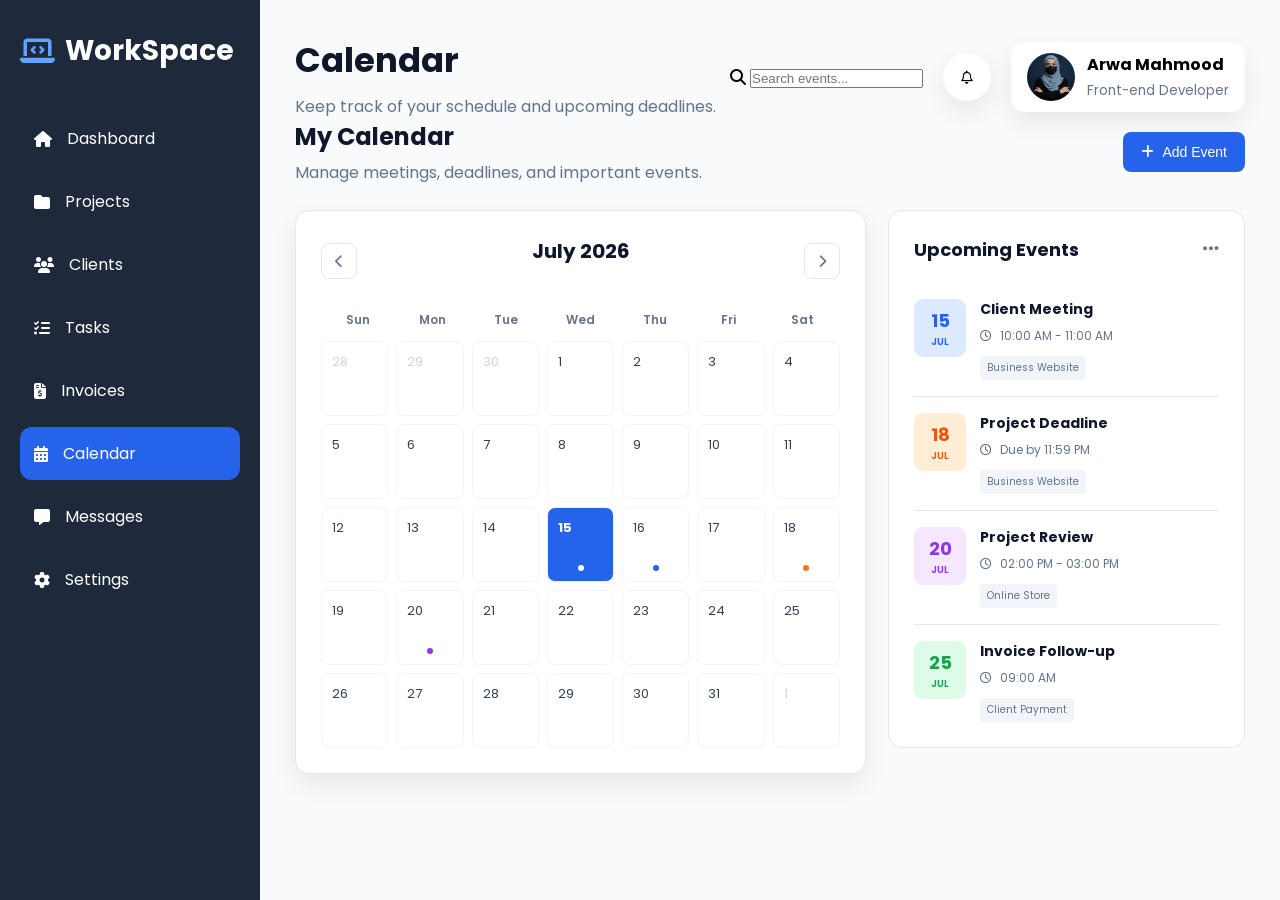
==== calendar.html @ 1667b75a "initial commit" ====
<!DOCTYPE html>
<html lang="en">

<head>

    <meta charset="UTF-8">

    <meta name="viewport" content="width=device-width, initial-scale=1.0">

    <title>Calendar - WorkSpace</title>

    <!-- Font Awesome -->

    <link
        rel="stylesheet"
        href="https://cdnjs.cloudflare.com/ajax/libs/font-awesome/6.5.1/css/all.min.css"
    >

    <!-- Main CSS -->

    <link rel="stylesheet" href="style.css">

</head>


<body>


    <div class="dashboard">


        <!-- ==========================
             SIDEBAR
        =========================== -->

        <aside class="sidebar">


            <div class="logo">

                <i class="fa-solid fa-laptop-code"></i>

                <h2>WorkSpace</h2>

            </div>


            <ul>


                <li>

                    <a href="index.html">

                        <i class="fa-solid fa-house"></i>

                        Dashboard

                    </a>

                </li>


                <li>

                    <a href="projects.html">

                        <i class="fa-solid fa-folder"></i>

                        Projects

                    </a>

                </li>


                <li>

                    <a href="clients.html">

                        <i class="fa-solid fa-users"></i>

                        Clients

                    </a>

                </li>


                <li>

                    <a href="tasks.html">

                        <i class="fa-solid fa-list-check"></i>

                        Tasks

                    </a>

                </li>


                <li>

                    <a href="invoices.html">

                        <i class="fa-solid fa-file-invoice-dollar"></i>

                        Invoices

                    </a>

                </li>


                <li>

                    <a href="calendar.html" class="active">

                        <i class="fa-solid fa-calendar-days"></i>

                        Calendar

                    </a>

                </li>


                <li>

                    <a href="messages.html">

                        <i class="fa-solid fa-message"></i>

                        Messages

                    </a>

                </li>




            </ul>


            <div class="sidebar-bottom">

                <a href="settings.html">

                    <i class="fa-solid fa-gear"></i>

                    Settings

                </a>

            </div>


        </aside>


        <!-- ==========================
             MAIN CONTENT
        =========================== -->

        <main class="main-content">


            <!-- ==========================
                 HEADER
            =========================== -->

            <header class="header">


                <div class="welcome">

                    <h1>Calendar</h1>

                    <p>

                        Keep track of your schedule and upcoming deadlines.

                    </p>

                </div>


                <div class="header-right">


                    <div class="search-box">

                        <i class="fa-solid fa-magnifying-glass"></i>

                        <input
                            type="text"
                            placeholder="Search events..."
                        >

                    </div>


                    <button class="notification">

                        <i class="fa-regular fa-bell"></i>

                        <span class="notification-dot"></span>

                    </button>


                    <div class="profile">

                        <img
                            src="Picture.png"
                            alt="Haly Noor"
                        >


                        <div>

                            <h4>Arwa Mahmood</h4>

                            <small>Front-end Developer</small>

                        </div>

                    </div>


                </div>


            </header>


            <!-- ==========================
                 CALENDAR HEADER
            =========================== -->

            <section class="section-header">


                <div>

                    <h2>My Calendar</h2>

                    <p>

                        Manage meetings, deadlines, and important events.

                    </p>

                </div>


                <button class="primary-btn">

                    <i class="fa-solid fa-plus"></i>

                    Add Event

                </button>


            </section>


            <!-- ==========================
                 CALENDAR LAYOUT
            =========================== -->

            <section class="calendar-layout">


                <!-- ==========================
                     CALENDAR
                =========================== -->

                <div class="calendar-card">


                    <div class="calendar-top">


                        <button class="calendar-arrow">

                            <i class="fa-solid fa-chevron-left"></i>

                        </button>


                        <h2>July 2026</h2>


                        <button class="calendar-arrow">

                            <i class="fa-solid fa-chevron-right"></i>

                        </button>


                    </div>


                    <div class="calendar-weekdays">


                        <span>Sun</span>

                        <span>Mon</span>

                        <span>Tue</span>

                        <span>Wed</span>

                        <span>Thu</span>

                        <span>Fri</span>

                        <span>Sat</span>


                    </div>


                    <div class="calendar-days">


                        <!-- Previous Month -->

                        <div class="calendar-day muted">28</div>

                        <div class="calendar-day muted">29</div>

                        <div class="calendar-day muted">30</div>


                        <!-- July -->

                        <div class="calendar-day">1</div>

                        <div class="calendar-day">2</div>

                        <div class="calendar-day">3</div>

                        <div class="calendar-day">4</div>


                        <div class="calendar-day">5</div>

                        <div class="calendar-day">6</div>

                        <div class="calendar-day">7</div>

                        <div class="calendar-day">8</div>

                        <div class="calendar-day">9</div>

                        <div class="calendar-day">10</div>

                        <div class="calendar-day">11</div>


                        <div class="calendar-day">12</div>

                        <div class="calendar-day">13</div>

                        <div class="calendar-day">14</div>


                        <div class="calendar-day today">

                            15

                            <span class="event-dot"></span>

                        </div>


                        <div class="calendar-day">

                            16

                            <span class="event-dot blue-event"></span>

                        </div>


                        <div class="calendar-day">17</div>


                        <div class="calendar-day">

                            18

                            <span class="event-dot orange-event"></span>

                        </div>


                        <div class="calendar-day">19</div>


                        <div class="calendar-day">

                            20

                            <span class="event-dot purple-event"></span>

                        </div>


                        <div class="calendar-day">21</div>

                        <div class="calendar-day">22</div>

                        <div class="calendar-day">23</div>

                        <div class="calendar-day">24</div>

                        <div class="calendar-day">25</div>


                        <div class="calendar-day">26</div>

                        <div class="calendar-day">27</div>

                        <div class="calendar-day">28</div>

                        <div class="calendar-day">29</div>

                        <div class="calendar-day">30</div>

                        <div class="calendar-day">31</div>


                        <!-- Next Month -->

                        <div class="calendar-day muted">1</div>

                    </div>


                </div>


                <!-- ==========================
                     UPCOMING EVENTS
                =========================== -->

                <div class="upcoming-card">


                    <div class="upcoming-header">


                        <h2>Upcoming Events</h2>


                        <button class="more-btn">

                            <i class="fa-solid fa-ellipsis"></i>

                        </button>


                    </div>


                    <!-- Event 1 -->

                    <div class="event-item">


                        <div class="event-date blue-event-box">

                            <strong>15</strong>

                            <span>JUL</span>

                        </div>


                        <div class="event-details">


                            <h4>Client Meeting</h4>

                            <p>

                                <i class="fa-regular fa-clock"></i>

                                10:00 AM - 11:00 AM

                            </p>


                            <span class="event-project">

                                Business Website

                            </span>

                        </div>


                    </div>


                    <!-- Event 2 -->

                    <div class="event-item">


                        <div class="event-date orange-event-box">

                            <strong>18</strong>

                            <span>JUL</span>

                        </div>


                        <div class="event-details">


                            <h4>Project Deadline</h4>

                            <p>

                                <i class="fa-regular fa-clock"></i>

                                Due by 11:59 PM

                            </p>


                            <span class="event-project">

                                Business Website

                            </span>

                        </div>


                    </div>


                    <!-- Event 3 -->

                    <div class="event-item">


                        <div class="event-date purple-event-box">

                            <strong>20</strong>

                            <span>JUL</span>

                        </div>


                        <div class="event-details">


                            <h4>Project Review</h4>

                            <p>

                                <i class="fa-regular fa-clock"></i>

                                02:00 PM - 03:00 PM

                            </p>


                            <span class="event-project">

                                Online Store

                            </span>

                        </div>


                    </div>


                    <!-- Event 4 -->

                    <div class="event-item">


                        <div class="event-date green-event-box">

                            <strong>25</strong>

                            <span>JUL</span>

                        </div>


                        <div class="event-details">


                            <h4>Invoice Follow-up</h4>

                            <p>

                                <i class="fa-regular fa-clock"></i>

                                09:00 AM

                            </p>


                            <span class="event-project">

                                Client Payment

                            </span>

                        </div>


                    </div>


                </div>


            </section>


        </main>


    </div>


</body>

</html>
---- style.css ----
/* Google Font */

@import url('https://fonts.googleapis.com/css2?family=Poppins:wght@300;400;500;600;700&display=swap');

:root{

    --primary:#2563EB;
    --sidebar:#1E293B;
    --sidebar-hover:#334155;
    --background:#F8FAFC;
    --white:#FFFFFF;
    --text:#0F172A;
    --text-light:#64748B;
    --border:#E2E8F0;
    --shadow:0 10px 25px rgba(0,0,0,.08);

}

*{
    margin:0;
    padding:0;
    box-sizing:border-box;
}

body{

    font-family:'Poppins',sans-serif;
    background:var(--background);

}

.dashboard{

    display:flex;
    min-height:100vh;

}

/* Sidebar */

.sidebar{

    width:260px;
    background:var(--sidebar);
    color:white;
    padding:30px 20px;

}

.logo{

    display:flex;
    align-items:center;
    gap:10px;
    margin-bottom:40px;

}

.logo i{

    color:#60A5FA;
    font-size:28px;

}

.logo h2{

    font-size:28px;

}

.sidebar ul{

    list-style:none;

}

.sidebar li{

    margin-bottom:10px;

}

.sidebar a{

    display:flex;
    align-items:center;
    gap:15px;

    text-decoration:none;
    color:white;

    padding:14px;

    border-radius:12px;

    transition:.3s;

}

.sidebar a:hover{

    background:var(--sidebar-hover);

}

.sidebar a.active{

    background:var(--primary);

}

/* Main */

.main-content{

    flex:1;

    padding:35px;

}

/* Header */

.header{

    display:flex;

    justify-content:space-between;

    align-items:center;

}
/* ===========================   Statistics Cards    =========================== */

.cards{

    display:grid;

    grid-template-columns:repeat(auto-fit,minmax(240px,1fr));

    gap:25px;

    margin-top:40px;

}

.card{

    background:var(--white);

    padding:25px;

    border-radius:18px;

    box-shadow:var(--shadow);

    display:flex;

    align-items:center;

    gap:20px;

    transition:.3s;

}

.card:hover{

    transform:translateY(-8px);

}

.card-icon{

    width:65px;

    height:65px;

    border-radius:16px;

    display:flex;

    justify-content:center;

    align-items:center;

    color:white;

    font-size:24px;

}

.earnings{

    background:#22C55E;

}

.projects{

    background:#2563EB;

}

.clients{

    background:#F59E0B;

}

.hours{

    background:#8B5CF6;

}

.card-info h4{

    color:var(--text-light);

    font-size:15px;

    margin-bottom:8px;

}

.card-info h2{

    color:var(--text);

    font-size:32px;

    margin-bottom:8px;

}

.card-info p{

    color:var(--primary);

    font-size:14px;

    font-weight:500;

}

.welcome h1{

    font-size:34px;

    color:var(--text);

}

.welcome p{

    margin-top:8px;

    color:var(--text-light);

}

.header-right{

    display:flex;

    align-items:center;

    gap:20px;

}

/* Search */

.search{

    display:flex;

    align-items:center;

    gap:10px;

    background:white;

    padding:12px 18px;

    border-radius:12px;

    border:1px solid var(--border);

    box-shadow:var(--shadow);

}

.search input{

    border:none;

    outline:none;

    width:220px;

}

/* Bell */

.notification{

    width:48px;

    height:48px;

    border:none;

    border-radius:50%;

    background:white;

    box-shadow:var(--shadow);

    cursor:pointer;

}

/* Profile */

.profile{

    display:flex;

    align-items:center;

    gap:12px;

    background:white;

    padding:10px 16px;

    border-radius:14px;

    box-shadow:var(--shadow);

}

.profile img{

    width:48px;

    height:48px;

    border-radius:50%;

}

.profile small{

    color:var(--text-light);

}
/* ===========================   Workspace Section    =========================== */

.workspace{

    display:grid;

    grid-template-columns:2fr 1fr;

    gap:25px;

    margin-top:40px;

}

/* ===========================   Cards    =========================== */

.progress-card,
.schedule-card{

    background:var(--white);

    padding:25px;

    border-radius:18px;

    box-shadow:var(--shadow);

}

.progress-card h2,
.schedule-card h2{

    margin-bottom:25px;

    color:var(--text);

}

/* ===========================   Project    =========================== */

.project{

    margin-bottom:25px;

}

.project:last-child{

    margin-bottom:0;

}

.project-info{

    display:flex;

    justify-content:space-between;

    margin-bottom:10px;

}

.project-info h4{

    font-size:16px;

    color:var(--text);

}

.project-info span{

    color:var(--primary);

    font-weight:600;

}

/* Progress Background */

.progress{

    width:100%;

    height:10px;

    background:#E2E8F0;

    border-radius:20px;

    overflow:hidden;

}

/* Progress Fill */

.progress-fill{

    height:100%;

    border-radius:20px;

}

/* Widths */

.website{

    width:80%;

    background:#2563EB;

}

.ecommerce{

    width:65%;

    background:#F59E0B;

}

.portfolio{

    width:100%;

    background:#22C55E;

}

/* ===========================   Schedule   =========================== */

.schedule-item{

    padding:18px;

    border-radius:12px;

    background:#F8FAFC;

    margin-bottom:15px;

    border-left:5px solid var(--primary);

    transition:.3s;

}

.schedule-item:hover{

    transform:translateX(6px);

}

.schedule-item h4{

    color:var(--primary);

    margin-bottom:5px;

}

.schedule-item p{

    color:var(--text-light);

}
/* ===========================
   Communication Section
=========================== */

.communication{

    display:grid;

    grid-template-columns:1fr 1fr;

    gap:25px;

    margin-top:40px;

}

/* Cards */

.tasks-card,
.messages-card{

    background:var(--white);

    padding:25px;

    border-radius:18px;

    box-shadow:var(--shadow);

}

.tasks-card h2,
.messages-card h2{

    margin-bottom:25px;

}

/* ===========================
   Tasks
=========================== */

.task{

    display:flex;

    align-items:center;

    gap:15px;

    padding:15px 0;

    border-bottom:1px solid var(--border);

}

.task:last-child{

    border-bottom:none;

}

.task input{

    width:18px;

    height:18px;

    cursor:pointer;

}

.task span{

    color:var(--text);

    font-size:15px;

}

/* ===========================   Messages    =========================== */

.message{

    display:flex;

    align-items:center;

    gap:15px;

    padding:15px 0;

    border-bottom:1px solid var(--border);

    transition:.3s;

}

.message:last-child{

    border-bottom:none;

}

.message:hover{

    transform:translateX(8px);

}

.message img{

    width:55px;

    height:55px;

    border-radius:50%;

}

.message h4{

    margin-bottom:5px;

    color:var(--text);

}

.message p{

    color:var(--text-light);

    font-size:14px;

}
/* ===========================     Finance Section    =========================== */

.finance{

    display:grid;

    grid-template-columns:2fr 1fr;

    gap:25px;

    margin-top:40px;

}

/* Cards */

.earnings-card,
.payments-card{

    background:var(--white);

    padding:25px;

    border-radius:18px;

    box-shadow:var(--shadow);

}

.earnings-card h2,
.payments-card h2{

    margin-bottom:25px;

}

/* ===========================   Income Chart    =========================== */

.income-chart{

    display:flex;

    justify-content:space-around;

    align-items:flex-end;

    height:260px;

}

.income-bar{

    display:flex;

    flex-direction:column;

    align-items:center;

    gap:12px;

}

.income{

    width:40px;

    border-radius:12px 12px 0 0;

    background:linear-gradient(
        to top,
        #1D4ED8,
        #60A5FA
    );

    transition:.3s;

}

.income:hover{

    transform:scaleY(1.08);

}

/* Heights */

.january{height:100px;}
.february{height:140px;}
.march{height:170px;}
.april{height:220px;}
.may{height:180px;}
.june{height:250px;}

/* ===========================
   Payments
=========================== */

.payment{

    display:flex;

    justify-content:space-between;

    align-items:center;

    padding:18px 0;

    border-bottom:1px solid var(--border);

}

.payment:last-child{

    border-bottom:none;

}

.payment h4{

    margin-bottom:5px;

}

.payment small{

    color:var(--text-light);

}

.payment span{

    color:var(--success);

    font-weight:700;

    font-size:18px;

}


/* ===========================
   Productivity Section
=========================== */

.productivity{

    display:grid;

    grid-template-columns:1fr 1fr;

    gap:25px;

    margin-top:40px;

}

/* Cards */

.calendar-card,
.summary-card{

    background:var(--white);

    padding:25px;

    border-radius:18px;

    box-shadow:var(--shadow);

}

.calendar-card h2,
.summary-card h2{

    margin-bottom:20px;

}

/* Calendar */

.calendar{

    display:grid;

    grid-template-columns:repeat(7,1fr);

    gap:10px;

    text-align:center;

}

.calendar div{

    font-weight:600;

    color:var(--primary);

}

.calendar span{

    padding:12px;

    border-radius:10px;

    transition:.3s;

}

.calendar span:hover{

    background:var(--background);

}

.today{

    background:var(--primary);

    color:white;

}

/* Summary */

.summary-item{

    display:flex;

    justify-content:space-between;

    padding:18px 0;

    border-bottom:1px solid var(--border);

}

.summary-item:last-child{

    border:none;

}

.summary-item p{

    color:var(--text-light);

}

.summary-item strong{

    color:var(--primary);

}
/* =================================
   PROJECTS PAGE
================================= */


/* Project Summary Cards */

.stats-grid {

    display: grid;

    grid-template-columns:
    repeat(4, 1fr);

    gap: 20px;

    margin-bottom: 40px;

}


.stat-card {

    background: #FFFFFF;

    border: 1px solid #E2E8F0;

    border-radius: 14px;

    padding: 22px;

    display: flex;

    align-items: center;

    gap: 16px;

}


.stat-icon {

    width: 50px;

    height: 50px;

    border-radius: 12px;

    display: flex;

    align-items: center;

    justify-content: center;

    font-size: 20px;

}


.stat-icon.blue,
.project-icon.blue {

    background: #DBEAFE;

    color: #2563EB;

}


.stat-icon.orange,
.project-icon.orange {

    background: #FFEDD5;

    color: #EA580C;

}


.stat-icon.green,
.project-icon.green {

    background: #DCFCE7;

    color: #16A34A;

}


.stat-icon.purple,
.project-icon.purple {

    background: #F3E8FF;

    color: #9333EA;

}


.stat-icon.red,
.project-icon.red {

    background: #FEE2E2;

    color: #DC2626;

}


.stat-card p {

    color: #64748B;

    font-size: 14px;

    margin-bottom: 5px;

}


.stat-card h2 {

    color: #0F172A;

    font-size: 26px;

}


/* Section Header */

.section-header {

    display: flex;

    justify-content: space-between;

    align-items: center;

    margin-bottom: 25px;

}


.section-header h2 {

    color: #0F172A;

    margin-bottom: 6px;

}


.section-header p {

    color: #64748B;

}


.primary-btn {

    background: #2563EB;

    color: white;

    border: none;

    padding: 12px 18px;

    border-radius: 8px;

    cursor: pointer;

    display: flex;

    align-items: center;

    gap: 8px;

    font-size: 14px;

    transition: 0.3s;

}


.primary-btn:hover {

    background: #1D4ED8;

    transform: translateY(-2px);

}


/* Project Filters */

.project-filters {

    display: flex;

    gap: 10px;

    margin-bottom: 25px;

}


.filter-btn {

    padding: 9px 16px;

    border: 1px solid #E2E8F0;

    background: white;

    color: #64748B;

    border-radius: 8px;

    cursor: pointer;

    transition: 0.3s;

}


.filter-btn:hover,

.filter-btn.active {

    background: #2563EB;

    color: white;

    border-color: #2563EB;

}


/* Projects Grid */

.projects-grid {

    display: grid;

    grid-template-columns:

    repeat(3, 1fr);

    gap: 22px;

}


.project-card {

    background: #FFFFFF;

    border: 1px solid #E2E8F0;

    border-radius: 14px;

    padding: 24px;

    transition: 0.3s;

}


.project-card:hover {

    transform: translateY(-5px);

    box-shadow:

    0 10px 25px rgba(15, 23, 42, 0.08);

}


.project-card-header {

    display: flex;

    justify-content: space-between;

    align-items: center;

    margin-bottom: 20px;

}


.project-icon {

    width: 48px;

    height: 48px;

    border-radius: 12px;

    display: flex;

    align-items: center;

    justify-content: center;

    font-size: 20px;

}


.more-btn {

    border: none;

    background: transparent;

    color: #64748B;

    cursor: pointer;

    font-size: 18px;

}


.project-card h3 {

    color: #0F172A;

    margin-bottom: 10px;

}


.project-client {

    color: #64748B;

    font-size: 14px;

    margin-bottom: 16px;

}


.project-client i {

    margin-right: 5px;

}


.project-description {

    color: #64748B;

    font-size: 14px;

    line-height: 1.6;

    margin-bottom: 22px;

}


/* Project Progress */

.project-progress {

    margin-bottom: 22px;

}


.progress-info {

    display: flex;

    justify-content: space-between;

    margin-bottom: 8px;

    font-size: 13px;

}


.progress-info span {

    color: #64748B;

}


.progress-info strong {

    color: #0F172A;

}


.progress-bar {

    height: 8px;

    background: #E2E8F0;

    border-radius: 20px;

    overflow: hidden;

}


.progress-fill {

    height: 100%;

    background: #2563EB;

    border-radius: 20px;

}


.purple-fill {

    background: #9333EA;

}


.orange-fill {

    background: #EA580C;

}


.green-fill {

    background: #16A34A;

}


.red-fill {

    background: #DC2626;

}


/* Project Footer */

.project-footer {

    border-top: 1px solid #E2E8F0;

    padding-top: 16px;

    display: flex;

    justify-content: space-between;

    align-items: center;

    gap: 10px;

}


.status {

    font-size: 12px;

    font-weight: 600;

}


.status i {

    font-size: 8px;

    margin-right: 5px;

}


.active-status {

    color: #2563EB;

}


.completed-status {

    color: #16A34A;

}


.hold-status {

    color: #EA580C;

}


.project-date {

    color: #64748B;

    font-size: 12px;

}


.project-date i {

    margin-right: 4px;

}


/* Responsive */

@media (max-width: 1200px) {

    .stats-grid {

        grid-template-columns:

        repeat(2, 1fr);

    }


    .projects-grid {

        grid-template-columns:

        repeat(2, 1fr);

    }

}


@media (max-width: 768px) {

    .section-header {

        align-items: flex-start;

        flex-direction: column;

        gap: 15px;

    }


    .project-filters {

        overflow-x: auto;

    }


    .projects-grid {

        grid-template-columns: 1fr;

    }

}


@media (max-width: 600px) {

    .stats-grid {

        grid-template-columns: 1fr;

    }


    .project-footer {

        flex-direction: column;

        align-items: flex-start;

    }

}

/* =================================
   CLIENTS PAGE
================================= */


/* Clients Grid */

.clients-grid {

    display: grid;

    grid-template-columns:
    repeat(3, 1fr);

    gap: 22px;

}


/* Client Card */

.client-card {

    background: #FFFFFF;

    border: 1px solid #E2E8F0;

    border-radius: 14px;

    padding: 24px;

    transition: 0.3s;

}


.client-card:hover {

    transform: translateY(-5px);

    box-shadow:
    0 10px 25px rgba(15, 23, 42, 0.08);

}


/* Card Top */

.client-card-top {

    display: flex;

    justify-content: space-between;

    align-items: flex-start;

    margin-bottom: 18px;

}


.client-card-top img {

    width: 70px;

    height: 70px;

    object-fit: cover;

    border-radius: 50%;

    border: 3px solid #DBEAFE;

}


/* Client Name */

.client-card h3 {

    color: #0F172A;

    font-size: 19px;

    margin-bottom: 8px;

}


.client-company {

    color: #64748B;

    font-size: 14px;

    margin-bottom: 20px;

}


.client-company i {

    margin-right: 6px;

    color: #2563EB;

}


/* Contact Details */

.client-contact {

    border-top: 1px solid #E2E8F0;

    border-bottom: 1px solid #E2E8F0;

    padding: 15px 0;

    margin-bottom: 18px;

}


.client-contact p {

    color: #64748B;

    font-size: 13px;

    margin-bottom: 10px;

}


.client-contact p:last-child {

    margin-bottom: 0;

}


.client-contact i {

    width: 20px;

    color: #2563EB;

    margin-right: 5px;

}


/* Client Information */

.client-info {

    display: flex;

    justify-content: space-between;

    margin-bottom: 20px;

}


.client-info div {

    display: flex;

    flex-direction: column;

    gap: 5px;

}


.client-info span {

    color: #64748B;

    font-size: 12px;

}


.client-info strong {

    color: #0F172A;

    font-size: 16px;

}


/* Client Footer */

.client-footer {

    display: flex;

    justify-content: space-between;

    align-items: center;

}


.view-btn {

    border: 1px solid #2563EB;

    color: #2563EB;

    background: transparent;

    padding: 8px 12px;

    border-radius: 7px;

    cursor: pointer;

    font-size: 12px;

    transition: 0.3s;

}


.view-btn:hover {

    background: #2563EB;

    color: white;

}


/* Responsive */

@media (max-width: 1200px) {

    .clients-grid {

        grid-template-columns:
        repeat(2, 1fr);

    }

}


@media (max-width: 768px) {

    .clients-grid {

        grid-template-columns: 1fr;

    }

}

/* =================================
   TASKS PAGE
================================= */


/* Task Board */

.task-board {

    display: grid;

    grid-template-columns:
    repeat(3, 1fr);

    gap: 22px;

    align-items: start;

}


/* Task Column */

.task-column {

    background: #F8FAFC;

    border: 1px solid #E2E8F0;

    border-radius: 14px;

    padding: 18px;

}


/* Column Header */

.task-column-header {

    display: flex;

    justify-content: space-between;

    align-items: center;

    margin-bottom: 18px;

}


.task-column-header h3 {

    display: flex;

    align-items: center;

    gap: 8px;

    color: #0F172A;

    font-size: 16px;

}


.task-count {

    background: #E2E8F0;

    color: #64748B;

    width: 28px;

    height: 28px;

    border-radius: 50%;

    display: flex;

    align-items: center;

    justify-content: center;

    font-size: 12px;

    font-weight: bold;

}


/* Task Dots */

.task-dot {

    width: 9px;

    height: 9px;

    border-radius: 50%;

    display: inline-block;

}


.todo-dot {

    background: #64748B;

}


.progress-dot {

    background: #2563EB;

}


.completed-dot {

    background: #16A34A;

}


/* Task Item */

.task-item {

    background: #FFFFFF;

    border: 1px solid #E2E8F0;

    border-radius: 12px;

    padding: 18px;

    margin-bottom: 15px;

    transition: 0.3s;

}


.task-item:last-child {

    margin-bottom: 0;

}


.task-item:hover {

    transform: translateY(-3px);

    box-shadow:

    0 8px 20px rgba(15, 23, 42, 0.08);

}


/* Task Top */

.task-item-top {

    display: flex;

    justify-content: space-between;

    align-items: center;

    margin-bottom: 14px;

}


/* Priority */

.priority {

    font-size: 11px;

    font-weight: 600;

    padding: 5px 9px;

    border-radius: 5px;

}


.high {

    color: #DC2626;

    background: #FEE2E2;

}


.medium {

    color: #EA580C;

    background: #FFEDD5;

}


.low {

    color: #2563EB;

    background: #DBEAFE;

}


.completed-label {

    color: #16A34A;

    background: #DCFCE7;

}


/* Task Content */

.task-item h4 {

    color: #0F172A;

    font-size: 15px;

    margin-bottom: 8px;

}


.task-item p {

    color: #64748B;

    font-size: 13px;

    line-height: 1.5;

    margin-bottom: 16px;

}


/* Task Progress */

.task-progress {

    margin-bottom: 16px;

}


.task-progress-info {

    display: flex;

    justify-content: space-between;

    font-size: 12px;

    margin-bottom: 7px;

}


.task-progress-info span {

    color: #64748B;

}


.task-progress-info strong {

    color: #0F172A;

}


/* Task Footer */

.task-item-footer {

    border-top: 1px solid #E2E8F0;

    padding-top: 12px;

    display: flex;

    justify-content: space-between;

    gap: 10px;

}


.task-item-footer span {

    color: #64748B;

    font-size: 11px;

}


.task-item-footer i {

    color: #2563EB;

    margin-right: 4px;

}


.completed-task {

    opacity: 0.85;

}


/* Responsive */

@media (max-width: 1100px) {

    .task-board {

        grid-template-columns:
        repeat(2, 1fr);

    }

}


@media (max-width: 768px) {

    .task-board {

        grid-template-columns: 1fr;

    }

}

/* =================================
   INVOICES PAGE
================================= */


/* Invoice Table Card */

.invoice-table-card {

    background: #FFFFFF;

    border: 1px solid #E2E8F0;

    border-radius: 14px;

    padding: 20px;

    overflow: hidden;

}


.table-wrapper {

    width: 100%;

    overflow-x: auto;

}


/* Invoice Table */

.invoice-table {

    width: 100%;

    border-collapse: collapse;

    min-width: 950px;

}


.invoice-table th {

    background: #F8FAFC;

    color: #64748B;

    font-size: 12px;

    font-weight: 600;

    text-align: left;

    padding: 16px;

    border-bottom: 1px solid #E2E8F0;

}


.invoice-table td {

    color: #64748B;

    font-size: 13px;

    padding: 18px 16px;

    border-bottom: 1px solid #E2E8F0;

}


.invoice-table tbody tr {

    transition: 0.3s;

}


.invoice-table tbody tr:hover {

    background: #F8FAFC;

}


.invoice-table tbody tr:last-child td {

    border-bottom: none;

}


.invoice-table td strong {

    color: #0F172A;

}


/* Invoice Client */

.invoice-client {

    display: flex;

    align-items: center;

    gap: 10px;

    color: #0F172A;

    font-weight: 500;

}


.invoice-avatar {

    width: 34px;

    height: 34px;

    border-radius: 50%;

    display: flex;

    align-items: center;

    justify-content: center;

    font-size: 11px;

    font-weight: 700;

}


.blue-avatar {

    background: #DBEAFE;

    color: #2563EB;

}


.purple-avatar {

    background: #F3E8FF;

    color: #9333EA;

}


.orange-avatar {

    background: #FFEDD5;

    color: #EA580C;

}


.green-avatar {

    background: #DCFCE7;

    color: #16A34A;

}


.red-avatar {

    background: #FEE2E2;

    color: #DC2626;

}


/* Invoice Status */

.invoice-status {

    display: inline-block;

    padding: 6px 10px;

    border-radius: 6px;

    font-size: 11px;

    font-weight: 600;

}


.paid {

    background: #DCFCE7;

    color: #16A34A;

}


.pending-invoice {

    background: #FFEDD5;

    color: #EA580C;

}


.overdue {

    background: #FEE2E2;

    color: #DC2626;

}


/* Invoice Action */

.invoice-action {

    border: none;

    background: transparent;

    color: #64748B;

    cursor: pointer;

    font-size: 16px;

}


.invoice-action:hover {

    color: #2563EB;

}


/* =================================
   CALENDAR PAGE
================================= */


/* Calendar Layout */

.calendar-layout {

    display: grid;

    grid-template-columns: 1.6fr 1fr;

    gap: 22px;

    align-items: start;

}


/* Calendar Card */

.calendar-card {

    background: #FFFFFF;

    border: 1px solid #E2E8F0;

    border-radius: 14px;

    padding: 25px;

}


/* Calendar Top */

.calendar-top {

    display: flex;

    justify-content: space-between;

    align-items: center;

    margin-bottom: 25px;

}


.calendar-top h2 {

    color: #0F172A;

    font-size: 20px;

}


.calendar-arrow {

    width: 36px;

    height: 36px;

    border: 1px solid #E2E8F0;

    background: #FFFFFF;

    color: #64748B;

    border-radius: 8px;

    cursor: pointer;

    transition: 0.3s;

}


.calendar-arrow:hover {

    background: #2563EB;

    color: #FFFFFF;

    border-color: #2563EB;

}


/* Weekdays */

.calendar-weekdays {

    display: grid;

    grid-template-columns: repeat(7, 1fr);

    text-align: center;

    margin-bottom: 12px;

}


.calendar-weekdays span {

    color: #64748B;

    font-size: 12px;

    font-weight: 600;

}


/* Calendar Days */

.calendar-days {

    display: grid;

    grid-template-columns: repeat(7, 1fr);

    gap: 8px;

}


.calendar-day {

    min-height: 75px;

    border: 1px solid #F1F5F9;

    border-radius: 8px;

    padding: 10px;

    color: #334155;

    font-size: 13px;

    cursor: pointer;

    position: relative;

    transition: 0.3s;

}


.calendar-day:hover {

    background: #F8FAFC;

    border-color: #2563EB;

}


.calendar-day.muted {

    color: #CBD5E1;

}


.calendar-day.today {

    background: #2563EB;

    color: #FFFFFF;

    font-weight: 700;

}


.event-dot {

    position: absolute;

    bottom: 10px;

    left: 50%;

    transform: translateX(-50%);

    width: 6px;

    height: 6px;

    border-radius: 50%;

    background: #FFFFFF;

}


.blue-event {

    background: #2563EB;

}


.orange-event {

    background: #F97316;

}


.purple-event {

    background: #9333EA;

}


/* Upcoming Events */

.upcoming-card {

    background: #FFFFFF;

    border: 1px solid #E2E8F0;

    border-radius: 14px;

    padding: 25px;

}


.upcoming-header {

    display: flex;

    justify-content: space-between;

    align-items: center;

    margin-bottom: 20px;

}


.upcoming-header h2 {

    color: #0F172A;

    font-size: 18px;

}


/* Event Item */

.event-item {

    display: flex;

    gap: 14px;

    padding: 16px 0;

    border-bottom: 1px solid #E2E8F0;

}


.event-item:last-child {

    border-bottom: none;

    padding-bottom: 0;

}


/* Event Date */

.event-date {

    min-width: 52px;

    height: 58px;

    border-radius: 9px;

    display: flex;

    flex-direction: column;

    align-items: center;

    justify-content: center;

}


.event-date strong {

    font-size: 18px;

}


.event-date span {

    font-size: 10px;

    font-weight: 600;

}


/* Event Date Colors */

.blue-event-box {

    background: #DBEAFE;

    color: #2563EB;

}


.orange-event-box {

    background: #FFEDD5;

    color: #EA580C;

}


.purple-event-box {

    background: #F3E8FF;

    color: #9333EA;

}


.green-event-box {

    background: #DCFCE7;

    color: #16A34A;

}


/* Event Details */

.event-details h4 {

    color: #0F172A;

    font-size: 14px;

    margin-bottom: 7px;

}


.event-details p {

    color: #64748B;

    font-size: 12px;

    margin-bottom: 8px;

}


.event-details p i {

    margin-right: 5px;

}


.event-project {

    display: inline-block;

    background: #F1F5F9;

    color: #64748B;

    font-size: 10px;

    padding: 4px 7px;

    border-radius: 4px;

}


/* Responsive */

@media (max-width: 1000px) {

    .calendar-layout {

        grid-template-columns: 1fr;

    }

}


@media (max-width: 600px) {

    .calendar-day {

        min-height: 50px;

        padding: 6px;

    }

}

/* =================================
   MESSAGES PAGE
================================= */


/* Messages Container */

.messages-container {

    display: grid;

    grid-template-columns: 330px 1fr;

    height: calc(100vh - 150px);

    min-height: 600px;

    background: #FFFFFF;

    border: 1px solid #E2E8F0;

    border-radius: 14px;

    overflow: hidden;

}


/* Conversations */

.conversations {

    border-right: 1px solid #E2E8F0;

    background: #FFFFFF;

    overflow-y: auto;

}


/* Conversation Header */

.conversation-header {

    display: flex;

    justify-content: space-between;

    align-items: center;

    padding: 22px;

}


.conversation-header h2 {

    color: #0F172A;

    font-size: 20px;

    margin-bottom: 5px;

}


.conversation-header span {

    color: #64748B;

    font-size: 12px;

}


.new-message-btn {

    width: 36px;

    height: 36px;

    border: none;

    border-radius: 8px;

    background: #2563EB;

    color: #FFFFFF;

    cursor: pointer;

}


.new-message-btn:hover {

    background: #1D4ED8;

}


/* Conversation Search */

.conversation-search {

    display: flex;

    align-items: center;

    gap: 10px;

    margin: 0 18px 15px;

    padding: 10px 12px;

    background: #F8FAFC;

    border: 1px solid #E2E8F0;

    border-radius: 8px;

}


.conversation-search i {

    color: #94A3B8;

    font-size: 13px;

}


.conversation-search input {

    width: 100%;

    border: none;

    outline: none;

    background: transparent;

    font-size: 12px;

}


/* Conversation */

.conversation {

    display: flex;

    align-items: center;

    gap: 12px;

    padding: 15px 18px;

    cursor: pointer;

    transition: 0.3s;

}


.conversation:hover {

    background: #F8FAFC;

}


.active-conversation {

    background: #EFF6FF;

    border-left: 3px solid #2563EB;

}


.conversation > img {

    width: 45px;

    height: 45px;

    border-radius: 50%;

    object-fit: cover;

}


.conversation-info {

    min-width: 0;

    flex: 1;

}


.conversation-name {

    display: flex;

    justify-content: space-between;

    gap: 8px;

    margin-bottom: 6px;

}


.conversation-name strong {

    color: #0F172A;

    font-size: 13px;

}


.conversation-name span {

    color: #94A3B8;

    font-size: 10px;

}


.conversation-info p {

    color: #64748B;

    font-size: 11px;

    white-space: nowrap;

    overflow: hidden;

    text-overflow: ellipsis;

}


.unread-count {

    display: flex;

    align-items: center;

    justify-content: center;

    width: 20px;

    height: 20px;

    border-radius: 50%;

    background: #2563EB;

    color: #FFFFFF;

    font-size: 10px;

    font-weight: 600;

}


/* Chat Area */

.chat-area {

    display: flex;

    flex-direction: column;

    min-width: 0;

}


/* Chat Header */

.chat-header {

    display: flex;

    justify-content: space-between;

    align-items: center;

    padding: 18px 24px;

    border-bottom: 1px solid #E2E8F0;

}


.chat-user {

    display: flex;

    align-items: center;

    gap: 12px;

}


.chat-user img {

    width: 45px;

    height: 45px;

    border-radius: 50%;

}


.chat-user h3 {

    color: #0F172A;

    font-size: 15px;

    margin-bottom: 5px;

}


.chat-user span {

    color: #16A34A;

    font-size: 11px;

}


.chat-user span i {

    font-size: 7px;

    margin-right: 4px;

}


.chat-actions {

    display: flex;

    gap: 8px;

}


.chat-actions button {

    width: 34px;

    height: 34px;

    border: none;

    background: transparent;

    color: #64748B;

    cursor: pointer;

    border-radius: 7px;

}


.chat-actions button:hover {

    background: #F1F5F9;

    color: #2563EB;

}


/* Chat Messages */

.chat-messages {

    flex: 1;

    overflow-y: auto;

    padding: 25px;

    background: #F8FAFC;

}


.message-date {

    text-align: center;

    color: #94A3B8;

    font-size: 11px;

    margin-bottom: 25px;

}


/* Message */

.message {

    display: flex;

    align-items: flex-end;

    gap: 10px;

    margin-bottom: 20px;

}


.message.received {

    justify-content: flex-start;

}


.message.sent {

    justify-content: flex-end;

}


.message > img {

    width: 30px;

    height: 30px;

    border-radius: 50%;

}


.message-content {

    max-width: 65%;

}


.message-content p {

    padding: 12px 15px;

    border-radius: 12px;

    font-size: 13px;

    line-height: 1.5;

}


.received .message-content p {

    background: #FFFFFF;

    color: #334155;

    border-bottom-left-radius: 3px;

}


.sent .message-content p {

    background: #2563EB;

    color: #FFFFFF;

    border-bottom-right-radius: 3px;

}


.message-content span {

    display: block;

    margin-top: 5px;

    color: #94A3B8;

    font-size: 10px;

}


.sent .message-content span {

    text-align: right;

}


.sent .message-content span i {

    color: #2563EB;

    margin-left: 4px;

}


/* Message Input */

.message-input-area {

    display: flex;

    align-items: center;

    gap: 10px;

    padding: 16px 20px;

    border-top: 1px solid #E2E8F0;

    background: #FFFFFF;

}


.message-input-area input {

    flex: 1;

    border: 1px solid #E2E8F0;

    border-radius: 8px;

    padding: 12px 15px;

    outline: none;

    font-size: 13px;

}


.message-input-area input:focus {

    border-color: #2563EB;

}


.attachment-btn,

.emoji-btn {

    border: none;

    background: transparent;

    color: #64748B;

    cursor: pointer;

    font-size: 17px;

}


.attachment-btn:hover,

.emoji-btn:hover {

    color: #2563EB;

}


.send-btn {

    width: 40px;

    height: 40px;

    border: none;

    border-radius: 8px;

    background: #2563EB;

    color: #FFFFFF;

    cursor: pointer;

}


.send-btn:hover {

    background: #1D4ED8;

}


/* Responsive */

@media (max-width: 900px) {

    .messages-container {

        grid-template-columns: 260px 1fr;

    }

}


@media (max-width: 700px) {

    .messages-container {

        grid-template-columns: 1fr;

    }

    .conversations {

        display: none;

    }

}

/* =================================
   SETTINGS PAGE
================================= */


/* Settings Layout */

.settings-layout {

    display: grid;

    grid-template-columns: 230px 1fr;

    gap: 22px;

    align-items: start;

}


/* Settings Menu */

.settings-menu {

    background: #FFFFFF;

    border: 1px solid #E2E8F0;

    border-radius: 14px;

    padding: 10px;

}


.settings-tab {

    width: 100%;

    display: flex;

    align-items: center;

    gap: 12px;

    border: none;

    background: transparent;

    color: #64748B;

    padding: 13px;

    border-radius: 8px;

    text-align: left;

    cursor: pointer;

    font-size: 13px;

    margin-bottom: 5px;

}


.settings-tab:hover {

    background: #F8FAFC;

    color: #2563EB;

}


.settings-tab.active {

    background: #EFF6FF;

    color: #2563EB;

    font-weight: 600;

}


/* Settings Content */

.settings-content {

    display: flex;

    flex-direction: column;

    gap: 22px;

}


/* Settings Section */

.settings-section {

    background: #FFFFFF;

    border: 1px solid #E2E8F0;

    border-radius: 14px;

    padding: 25px;

}


.settings-section-header {

    display: flex;

    justify-content: space-between;

    align-items: center;

    gap: 20px;

    padding-bottom: 22px;

    border-bottom: 1px solid #E2E8F0;

    margin-bottom: 22px;

}


.settings-section-header h2 {

    color: #0F172A;

    font-size: 18px;

    margin-bottom: 6px;

}


.settings-section-header p {

    color: #64748B;

    font-size: 13px;

}


/* Profile Settings */

.profile-settings {

    display: flex;

    gap: 35px;

}


.profile-photo {

    display: flex;

    flex-direction: column;

    align-items: center;

    gap: 12px;

}


.profile-photo img {

    width: 100px;

    height: 100px;

    object-fit: cover;

    border-radius: 50%;

    border: 4px solid #DBEAFE;

}


.change-photo-btn {

    border: none;

    background: transparent;

    color: #2563EB;

    cursor: pointer;

    font-size: 12px;

}


.profile-form {

    flex: 1;

}


.form-row {

    display: grid;

    grid-template-columns: 1fr 1fr;

    gap: 20px;

}


.form-group {

    display: flex;

    flex-direction: column;

    gap: 8px;

    margin-bottom: 18px;

}


.form-group label {

    color: #334155;

    font-size: 12px;

    font-weight: 600;

}


.form-group input,

.form-group textarea {

    width: 100%;

    border: 1px solid #E2E8F0;

    border-radius: 8px;

    padding: 12px;

    font-family: inherit;

    font-size: 13px;

    outline: none;

    resize: vertical;

}


.form-group input:focus,

.form-group textarea:focus {

    border-color: #2563EB;

}


/* Setting Options */

.setting-option,

.security-option {

    display: flex;

    justify-content: space-between;

    align-items: center;

    gap: 20px;

    padding: 18px 0;

    border-bottom: 1px solid #E2E8F0;

}


.setting-option:last-child,

.security-option:last-child {

    border-bottom: none;

    padding-bottom: 0;

}


.setting-option h4,

.security-option h4 {

    color: #0F172A;

    font-size: 14px;

    margin-bottom: 5px;

}


.setting-option p,

.security-option p {

    color: #64748B;

    font-size: 12px;

}


/* Toggle Switch */

.switch {

    position: relative;

    width: 44px;

    height: 24px;

    flex-shrink: 0;

}


.switch input {

    display: none;

}


.slider {

    position: absolute;

    inset: 0;

    background: #CBD5E1;

    border-radius: 20px;

    cursor: pointer;

    transition: 0.3s;

}


.slider::before {

    content: "";

    position: absolute;

    width: 18px;

    height: 18px;

    left: 3px;

    top: 3px;

    background: #FFFFFF;

    border-radius: 50%;

    transition: 0.3s;

}


.switch input:checked + .slider {

    background: #2563EB;

}


.switch input:checked + .slider::before {

    transform: translateX(20px);

}


/* Theme Options */

.theme-options {

    display: flex;

    gap: 20px;

}


.theme-card {

    width: 180px;

    padding: 12px;

    border: 2px solid #E2E8F0;

    border-radius: 10px;

    cursor: pointer;

    transition: 0.3s;

}


.theme-card:hover,

.active-theme {

    border-color: #2563EB;

}


.theme-card strong {

    display: block;

    color: #334155;

    font-size: 12px;

    margin-top: 10px;

}


/* Theme Preview */

.theme-preview {

    height: 90px;

    padding: 10px;

    border-radius: 6px;

    display: flex;

    flex-direction: column;

    gap: 6px;

}


.light-preview {

    background: #F8FAFC;

    border: 1px solid #E2E8F0;

}


.light-preview div {

    height: 10px;

    background: #FFFFFF;

    border-radius: 3px;

}


.dark-preview {

    background: #1E293B;

}


.dark-preview div {

    height: 10px;

    background: #334155;

    border-radius: 3px;

}


/* Secondary Button */

.secondary-btn {

    border: 1px solid #CBD5E1;

    background: #FFFFFF;

    color: #334155;

    padding: 9px 14px;

    border-radius: 7px;

    cursor: pointer;

    font-size: 12px;

}


.secondary-btn:hover {

    border-color: #2563EB;

    color: #2563EB;

}


/* Responsive */

@media (max-width: 900px) {

    .settings-layout {

        grid-template-columns: 1fr;

    }

    .settings-menu {

        display: flex;

        overflow-x: auto;

        gap: 5px;

    }

    .settings-tab {

        white-space: nowrap;

        width: auto;

    }

}


@media (max-width: 650px) {

    .profile-settings {

        flex-direction: column;

    }

    .form-row {

        grid-template-columns: 1fr;

        gap: 0;

    }

    .settings-section-header {

        align-items: flex-start;

        flex-direction: column;

    }

}
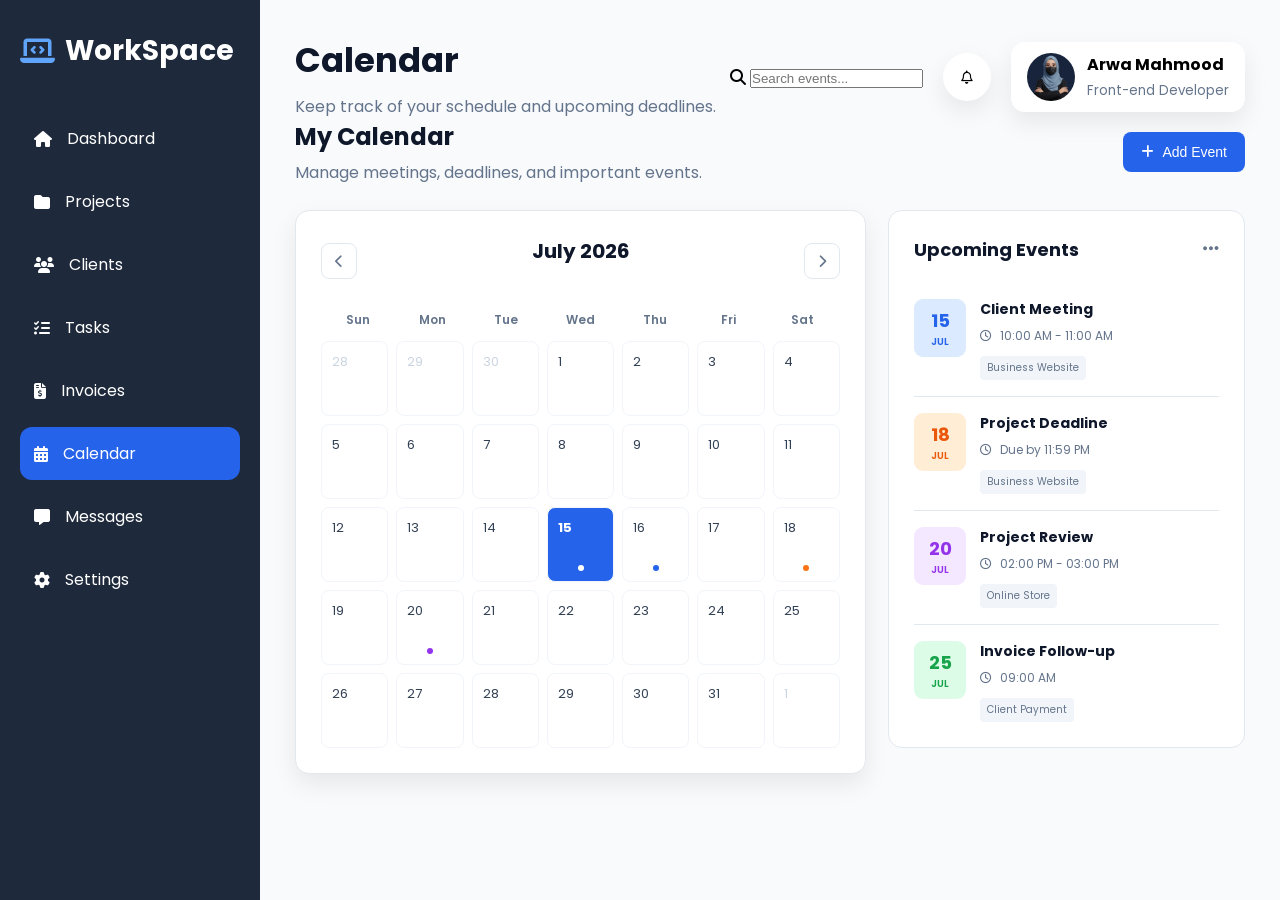
==== commit 38124863: "Change Profile Pic" ====
--- a/calendar.html
+++ b/calendar.html
@@ -214,7 +214,7 @@
                     <div class="profile">
 
                         <img
-                            src="Picture.png"
+                            src="Picture.jpeg"
                             alt="Haly Noor"
                         >
 
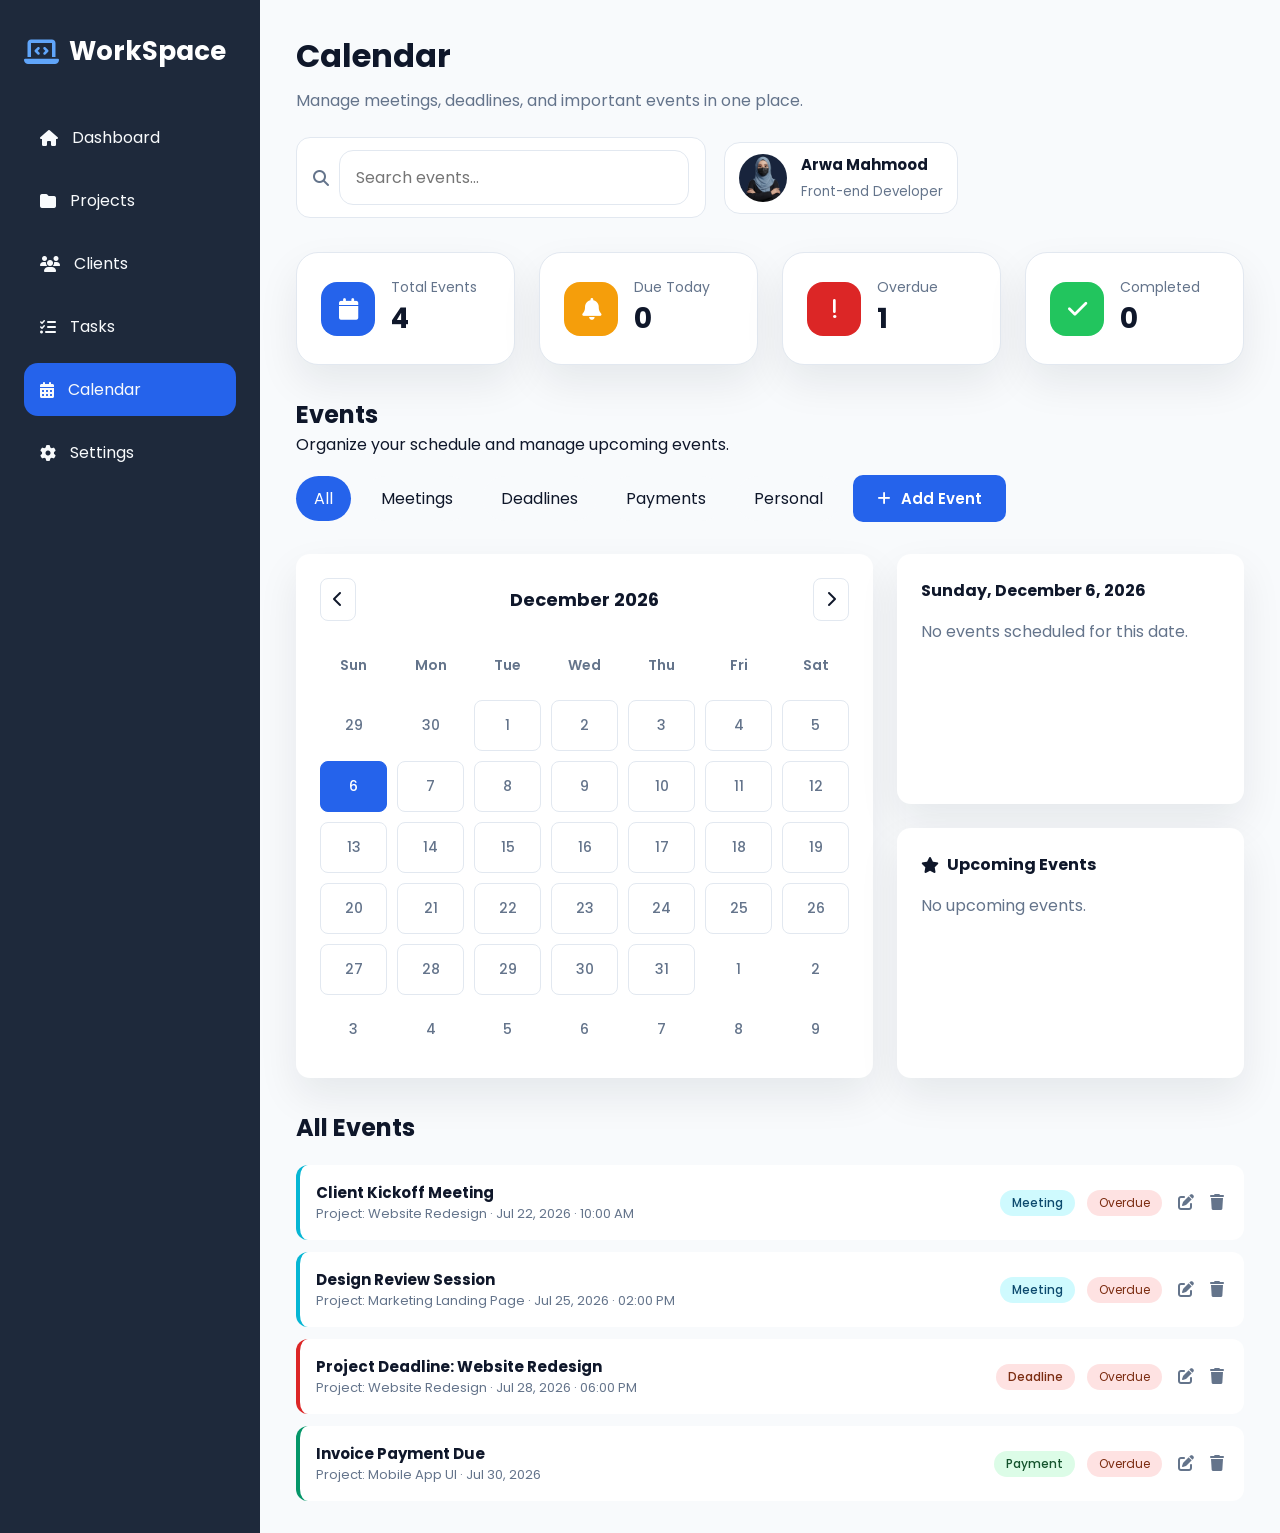
==== commit 5333e073: "Change the files" ====
--- a/calendar.html
+++ b/calendar.html
@@ -2,646 +2,162 @@
 <html lang="en">
 
 <head>
-
     <meta charset="UTF-8">
-
     <meta name="viewport" content="width=device-width, initial-scale=1.0">
-
     <title>Calendar - WorkSpace</title>
-
-    <!-- Font Awesome -->
-
-    <link
-        rel="stylesheet"
-        href="https://cdnjs.cloudflare.com/ajax/libs/font-awesome/6.5.1/css/all.min.css"
-    >
-
-    <!-- Main CSS -->
-
+    <link rel="stylesheet" href="https://cdnjs.cloudflare.com/ajax/libs/font-awesome/6.6.0/css/all.min.css">
     <link rel="stylesheet" href="style.css">
-
 </head>
 
+<body>
+    <div class="dashboard">
+        <aside class="sidebar">
+            <div class="logo">
+                <i class="fa-solid fa-laptop-code"></i>
+                <h2>WorkSpace</h2>
+            </div>
+            <ul>
+                <li><a href="index.html"><i class="fa-solid fa-house"></i>Dashboard</a></li>
+                <li><a href="projects.html"><i class="fa-solid fa-folder"></i>Projects</a></li>
+                <li><a href="clients.html"><i class="fa-solid fa-users"></i>Clients</a></li>
+                <li><a href="tasks.html"><i class="fa-solid fa-list-check"></i>Tasks</a></li>
+                <li><a href="calendar.html" class="active"><i class="fa-solid fa-calendar-days"></i>Calendar</a></li>
+                <li><a href="settings.html"><i class="fa-solid fa-gear"></i>Settings</a></li>
+            </ul>
+        </aside>
+        <main class="main-content">
+            <header class="header">
+                <div class="welcome">
+                    <h1>Calendar</h1>
+                    <p>Manage meetings, deadlines, and important events in one place.</p>
+                </div>
+                <div class="header-right">
+                    <div class="search-box">
+                        <i class="fa-solid fa-magnifying-glass"></i>
+                        <input class="event-search-input" type="text" placeholder="Search events...">
+                    </div>
+                    <div class="profile">
+                        <img src="Picture.jpeg" alt="profile">
+                        <div>
+                            <h4>Arwa Mahmood</h4>
+                            <small>Front-end Developer</small>
+                        </div>
+                    </div>
+                </div>
+            </header>
 
-<body>
+            <section class="stats-grid">
+                <div class="stat-card">
+                    <div class="stat-icon blue"><i class="fa-solid fa-calendar"></i></div>
+                    <div><p>Total Events</p><h2 id="total-events">0</h2></div>
+                </div>
+                <div class="stat-card">
+                    <div class="stat-icon yellow"><i class="fa-solid fa-bell"></i></div>
+                    <div><p>Due Today</p><h2 id="due-today">0</h2></div>
+                </div>
+                <div class="stat-card">
+                    <div class="stat-icon red"><i class="fa-solid fa-exclamation"></i></div>
+                    <div><p>Overdue</p><h2 id="overdue">0</h2></div>
+                </div>
+                <div class="stat-card">
+                    <div class="stat-icon green"><i class="fa-solid fa-check"></i></div>
+                    <div><p>Completed</p><h2 id="completed-events">0</h2></div>
+                </div>
+            </section>
 
+            <section class="filter-panel">
+                <div>
+                    <h2>Events</h2>
+                    <p>Organize your schedule and manage upcoming events.</p>
+                </div>
+                <div style="display:flex;align-items:center;gap:12px;flex-wrap:wrap;">
+                    <div class="filter-buttons" data-target=".event-item-card">
+                        <button type="button" class="active" data-filter="all">All</button>
+                        <button type="button" data-filter="meeting">Meetings</button>
+                        <button type="button" data-filter="deadline">Deadlines</button>
+                        <button type="button" data-filter="payment">Payments</button>
+                        <button type="button" data-filter="personal">Personal</button>
+                    </div>
+                    <button class="primary-btn" id="add-event-btn"><i class="fa-solid fa-plus"></i> Add Event</button>
+                </div>
+            </section>
 
-    <div class="dashboard">
+            <section class="calendar-layout">
+                <div class="calendar-card">
+                    <div class="calendar-header">
+                        <button type="button" id="prev-month" class="nav-btn"><i class="fa-solid fa-chevron-left"></i></button>
+                        <h2 id="month-year"></h2>
+                        <button type="button" id="next-month" class="nav-btn"><i class="fa-solid fa-chevron-right"></i></button>
+                    </div>
+                    <div class="calendar-grid" id="calendar-grid">
+                        <!-- Dynamically generated calendar -->
+                    </div>
+                </div>
 
+                <div class="calendar-sidebar">
+                    <div class="selected-date-section">
+                        <h3 id="selected-date-title">Selected Date</h3>
+                        <div id="date-events" class="date-events-list">
+                            <p style="color:var(--text-light);">Click on a date to view events.</p>
+                        </div>
+                    </div>
 
-        <!-- ==========================
-             SIDEBAR
-        =========================== -->
+                    <div class="upcoming-events-section">
+                        <h3><i class="fa-solid fa-star"></i> Upcoming Events</h3>
+                        <div id="upcoming-events" class="upcoming-list">
+                            <p style="color:var(--text-light);">No upcoming events.</p>
+                        </div>
+                    </div>
+                </div>
+            </section>
 
-        <aside class="sidebar">
-
-
-            <div class="logo">
-
-                <i class="fa-solid fa-laptop-code"></i>
-
-                <h2>WorkSpace</h2>
-
+            <!-- Full Events List with Filters -->
+            <section class="filter-panel" style="margin-top:32px;">
+                <h2>All Events</h2>
+            </section>
+            <div id="events-list" class="events-list-container">
+                <!-- Dynamically populated with filtered events -->
             </div>
 
-
-            <ul>
-
-
-                <li>
-
-                    <a href="index.html">
-
-                        <i class="fa-solid fa-house"></i>
-
-                        Dashboard
-
-                    </a>
-
-                </li>
-
-
-                <li>
-
-                    <a href="projects.html">
-
-                        <i class="fa-solid fa-folder"></i>
-
-                        Projects
-
-                    </a>
-
-                </li>
-
-
-                <li>
-
-                    <a href="clients.html">
-
-                        <i class="fa-solid fa-users"></i>
-
-                        Clients
-
-                    </a>
-
-                </li>
-
-
-                <li>
-
-                    <a href="tasks.html">
-
-                        <i class="fa-solid fa-list-check"></i>
-
-                        Tasks
-
-                    </a>
-
-                </li>
-
-
-                <li>
-
-                    <a href="invoices.html">
-
-                        <i class="fa-solid fa-file-invoice-dollar"></i>
-
-                        Invoices
-
-                    </a>
-
-                </li>
-
-
-                <li>
-
-                    <a href="calendar.html" class="active">
-
-                        <i class="fa-solid fa-calendar-days"></i>
-
-                        Calendar
-
-                    </a>
-
-                </li>
-
-
-                <li>
-
-                    <a href="messages.html">
-
-                        <i class="fa-solid fa-message"></i>
-
-                        Messages
-
-                    </a>
-
-                </li>
-
-
-
-
-            </ul>
-
-
-            <div class="sidebar-bottom">
-
-                <a href="settings.html">
-
-                    <i class="fa-solid fa-gear"></i>
-
-                    Settings
-
-                </a>
-
+            <!-- Add/Edit Event Modal -->
+            <div class="modal" id="event-modal" aria-hidden="true">
+                <div class="modal-panel">
+                    <header class="modal-header">
+                        <h3 id="event-modal-title">Add Event</h3>
+                        <button class="modal-close" id="event-modal-close">✕</button>
+                    </header>
+                    <form id="event-form">
+                        <input type="hidden" name="id">
+                        <div class="form-row">
+                            <label>Event Title<input name="title" type="text" required></label>
+                            <label>Event Type
+                                <select name="type" required>
+                                    <option value="">Select type...</option>
+                                    <option value="Meeting">Meeting</option>
+                                    <option value="Deadline">Deadline</option>
+                                    <option value="Payment">Payment</option>
+                                    <option value="Personal">Personal</option>
+                                </select>
+                            </label>
+                        </div>
+                        <div class="form-row">
+                            <label>Date<input name="date" type="date" required></label>
+                            <label>Time (Optional)<input name="time" type="time"></label>
+                        </div>
+                        <div class="form-row">
+                            <label>Related Project<input name="project" type="text" placeholder="e.g., Website Redesign"></label>
+                        </div>
+                        <label>Description<textarea name="description" rows="3"></textarea></label>
+                        <div style="display:flex;gap:12px;justify-content:flex-end;margin-top:14px;">
+                            <button type="button" class="secondary-btn" id="event-modal-cancel">Cancel</button>
+                            <button type="submit" class="primary-btn">Save Event</button>
+                        </div>
+                    </form>
+                </div>
             </div>
-
-
-        </aside>
-
-
-        <!-- ==========================
-             MAIN CONTENT
-        =========================== -->
-
-        <main class="main-content">
-
-
-            <!-- ==========================
-                 HEADER
-            =========================== -->
-
-            <header class="header">
-
-
-                <div class="welcome">
-
-                    <h1>Calendar</h1>
-
-                    <p>
-
-                        Keep track of your schedule and upcoming deadlines.
-
-                    </p>
-
-                </div>
-
-
-                <div class="header-right">
-
-
-                    <div class="search-box">
-
-                        <i class="fa-solid fa-magnifying-glass"></i>
-
-                        <input
-                            type="text"
-                            placeholder="Search events..."
-                        >
-
-                    </div>
-
-
-                    <button class="notification">
-
-                        <i class="fa-regular fa-bell"></i>
-
-                        <span class="notification-dot"></span>
-
-                    </button>
-
-
-                    <div class="profile">
-
-                        <img
-                            src="Picture.jpeg"
-                            alt="Haly Noor"
-                        >
-
-
-                        <div>
-
-                            <h4>Arwa Mahmood</h4>
-
-                            <small>Front-end Developer</small>
-
-                        </div>
-
-                    </div>
-
-
-                </div>
-
-
-            </header>
-
-
-            <!-- ==========================
-                 CALENDAR HEADER
-            =========================== -->
-
-            <section class="section-header">
-
-
-                <div>
-
-                    <h2>My Calendar</h2>
-
-                    <p>
-
-                        Manage meetings, deadlines, and important events.
-
-                    </p>
-
-                </div>
-
-
-                <button class="primary-btn">
-
-                    <i class="fa-solid fa-plus"></i>
-
-                    Add Event
-
-                </button>
-
-
-            </section>
-
-
-            <!-- ==========================
-                 CALENDAR LAYOUT
-            =========================== -->
-
-            <section class="calendar-layout">
-
-
-                <!-- ==========================
-                     CALENDAR
-                =========================== -->
-
-                <div class="calendar-card">
-
-
-                    <div class="calendar-top">
-
-
-                        <button class="calendar-arrow">
-
-                            <i class="fa-solid fa-chevron-left"></i>
-
-                        </button>
-
-
-                        <h2>July 2026</h2>
-
-
-                        <button class="calendar-arrow">
-
-                            <i class="fa-solid fa-chevron-right"></i>
-
-                        </button>
-
-
-                    </div>
-
-
-                    <div class="calendar-weekdays">
-
-
-                        <span>Sun</span>
-
-                        <span>Mon</span>
-
-                        <span>Tue</span>
-
-                        <span>Wed</span>
-
-                        <span>Thu</span>
-
-                        <span>Fri</span>
-
-                        <span>Sat</span>
-
-
-                    </div>
-
-
-                    <div class="calendar-days">
-
-
-                        <!-- Previous Month -->
-
-                        <div class="calendar-day muted">28</div>
-
-                        <div class="calendar-day muted">29</div>
-
-                        <div class="calendar-day muted">30</div>
-
-
-                        <!-- July -->
-
-                        <div class="calendar-day">1</div>
-
-                        <div class="calendar-day">2</div>
-
-                        <div class="calendar-day">3</div>
-
-                        <div class="calendar-day">4</div>
-
-
-                        <div class="calendar-day">5</div>
-
-                        <div class="calendar-day">6</div>
-
-                        <div class="calendar-day">7</div>
-
-                        <div class="calendar-day">8</div>
-
-                        <div class="calendar-day">9</div>
-
-                        <div class="calendar-day">10</div>
-
-                        <div class="calendar-day">11</div>
-
-
-                        <div class="calendar-day">12</div>
-
-                        <div class="calendar-day">13</div>
-
-                        <div class="calendar-day">14</div>
-
-
-                        <div class="calendar-day today">
-
-                            15
-
-                            <span class="event-dot"></span>
-
-                        </div>
-
-
-                        <div class="calendar-day">
-
-                            16
-
-                            <span class="event-dot blue-event"></span>
-
-                        </div>
-
-
-                        <div class="calendar-day">17</div>
-
-
-                        <div class="calendar-day">
-
-                            18
-
-                            <span class="event-dot orange-event"></span>
-
-                        </div>
-
-
-                        <div class="calendar-day">19</div>
-
-
-                        <div class="calendar-day">
-
-                            20
-
-                            <span class="event-dot purple-event"></span>
-
-                        </div>
-
-
-                        <div class="calendar-day">21</div>
-
-                        <div class="calendar-day">22</div>
-
-                        <div class="calendar-day">23</div>
-
-                        <div class="calendar-day">24</div>
-
-                        <div class="calendar-day">25</div>
-
-
-                        <div class="calendar-day">26</div>
-
-                        <div class="calendar-day">27</div>
-
-                        <div class="calendar-day">28</div>
-
-                        <div class="calendar-day">29</div>
-
-                        <div class="calendar-day">30</div>
-
-                        <div class="calendar-day">31</div>
-
-
-                        <!-- Next Month -->
-
-                        <div class="calendar-day muted">1</div>
-
-                    </div>
-
-
-                </div>
-
-
-                <!-- ==========================
-                     UPCOMING EVENTS
-                =========================== -->
-
-                <div class="upcoming-card">
-
-
-                    <div class="upcoming-header">
-
-
-                        <h2>Upcoming Events</h2>
-
-
-                        <button class="more-btn">
-
-                            <i class="fa-solid fa-ellipsis"></i>
-
-                        </button>
-
-
-                    </div>
-
-
-                    <!-- Event 1 -->
-
-                    <div class="event-item">
-
-
-                        <div class="event-date blue-event-box">
-
-                            <strong>15</strong>
-
-                            <span>JUL</span>
-
-                        </div>
-
-
-                        <div class="event-details">
-
-
-                            <h4>Client Meeting</h4>
-
-                            <p>
-
-                                <i class="fa-regular fa-clock"></i>
-
-                                10:00 AM - 11:00 AM
-
-                            </p>
-
-
-                            <span class="event-project">
-
-                                Business Website
-
-                            </span>
-
-                        </div>
-
-
-                    </div>
-
-
-                    <!-- Event 2 -->
-
-                    <div class="event-item">
-
-
-                        <div class="event-date orange-event-box">
-
-                            <strong>18</strong>
-
-                            <span>JUL</span>
-
-                        </div>
-
-
-                        <div class="event-details">
-
-
-                            <h4>Project Deadline</h4>
-
-                            <p>
-
-                                <i class="fa-regular fa-clock"></i>
-
-                                Due by 11:59 PM
-
-                            </p>
-
-
-                            <span class="event-project">
-
-                                Business Website
-
-                            </span>
-
-                        </div>
-
-
-                    </div>
-
-
-                    <!-- Event 3 -->
-
-                    <div class="event-item">
-
-
-                        <div class="event-date purple-event-box">
-
-                            <strong>20</strong>
-
-                            <span>JUL</span>
-
-                        </div>
-
-
-                        <div class="event-details">
-
-
-                            <h4>Project Review</h4>
-
-                            <p>
-
-                                <i class="fa-regular fa-clock"></i>
-
-                                02:00 PM - 03:00 PM
-
-                            </p>
-
-
-                            <span class="event-project">
-
-                                Online Store
-
-                            </span>
-
-                        </div>
-
-
-                    </div>
-
-
-                    <!-- Event 4 -->
-
-                    <div class="event-item">
-
-
-                        <div class="event-date green-event-box">
-
-                            <strong>25</strong>
-
-                            <span>JUL</span>
-
-                        </div>
-
-
-                        <div class="event-details">
-
-
-                            <h4>Invoice Follow-up</h4>
-
-                            <p>
-
-                                <i class="fa-regular fa-clock"></i>
-
-                                09:00 AM
-
-                            </p>
-
-
-                            <span class="event-project">
-
-                                Client Payment
-
-                            </span>
-
-                        </div>
-
-
-                    </div>
-
-
-                </div>
-
-
-            </section>
-
-
         </main>
-
-
     </div>
-
-
+    <script src="script.js"></script>
 </body>
 
-</html>+</html>
--- a/style.css
+++ b/style.css
@@ -1,4090 +1,2339 @@
-/* Google Font */
-
+/* --------------------------------------------------
+   Freelancer Workspace CSS
+   - Simple modern dashboard
+   - Reusable design language
+-------------------------------------------------- */
+
+/* General */
 @import url('https://fonts.googleapis.com/css2?family=Poppins:wght@300;400;500;600;700&display=swap');
 
-:root{
-
-    --primary:#2563EB;
-    --sidebar:#1E293B;
-    --sidebar-hover:#334155;
-    --background:#F8FAFC;
-    --white:#FFFFFF;
-    --text:#0F172A;
-    --text-light:#64748B;
-    --border:#E2E8F0;
-    --shadow:0 10px 25px rgba(0,0,0,.08);
-
-}
-
-*{
-    margin:0;
-    padding:0;
-    box-sizing:border-box;
-}
-
-body{
-
-    font-family:'Poppins',sans-serif;
+:root {
+    --primary: #2563EB;
+    --sidebar: #1E293B;
+    --sidebar-hover: #334155;
+    --background: #F8FAFC;
+    --white: #FFFFFF;
+    --surface-subtle: #F8FAFC;
+    --text: #0F172A;
+    --text-light: #64748B;
+    --border: #E2E8F0;
+    --shadow: 0 18px 40px rgba(15, 23, 42, 0.08);
+}
+
+/* ==========================================
+   PROFESSIONAL GLOBAL DARK THEME
+========================================== */
+
+/* Page */
+
+body.dark-theme{
+    /* Keep the same color roles as light mode, with dark-mode values. */
+    --primary: #3B82F6;
+    --sidebar: #111827;
+    --sidebar-hover: #273449;
+    --background: #0F172A;
+    --white: #1E293B;
+    --surface-subtle: #273449;
+    --text: #F8FAFC;
+    --text-light: #cad0d8;
+    --border: #334155;
+    --shadow: 0 18px 40px rgba(0, 0, 0, 0.22);
+
     background:var(--background);
-
-}
-
-.dashboard{
-
-    display:flex;
-    min-height:100vh;
-
+    color:var(--text);
+}
+
+/* Main Areas */
+
+body.dark-theme .dashboard,
+body.dark-theme .main-content{
+    background:var(--background);
 }
 
 /* Sidebar */
 
-.sidebar{
-
-    width:260px;
+body.dark-theme .sidebar{
     background:var(--sidebar);
+    border-right:1px solid var(--border);
+}
+
+/* Header */
+
+body.dark-theme .header{
+    background:transparent;
+    border-bottom:none;
+}
+
+/* ==========================================
+   CARDS
+========================================== */
+
+body.dark-theme .stat-card,
+body.dark-theme .settings-card,
+body.dark-theme .project-card,
+body.dark-theme .task-card,
+body.dark-theme .client-card,
+body.dark-theme .calendar-card,
+body.dark-theme .content-card,
+body.dark-theme .card,
+body.dark-theme .dashboard-card,
+body.dark-theme .setting-card,
+body.dark-theme .event-card,
+body.dark-theme .mini-card{
+
+    background:var(--white);
+    border:1px solid var(--border);
+    box-shadow:var(--shadow);
+
+}
+
+/* White Sections */
+
+body.dark-theme .recent-projects,
+body.dark-theme .today-tasks,
+body.dark-theme .projects-section,
+body.dark-theme .tasks-section{
+
+    background:var(--white);
+    border:1px solid var(--border);
+
+}
+
+/* Inner Cards */
+
+body.dark-theme .project-item,
+body.dark-theme .task-item,
+body.dark-theme .client-item{
+
+    background:#273449;
+    border:1px solid #3B4A61;
+
+}
+
+/* ==========================================
+   TEXT
+========================================== */
+
+body.dark-theme h1,
+body.dark-theme h2,
+body.dark-theme h3,
+body.dark-theme h4,
+body.dark-theme h5,
+body.dark-theme h6{
+
+    color:var(--text);
+
+}
+
+body.dark-theme p,
+body.dark-theme span,
+body.dark-theme small,
+body.dark-theme label{
+
+    color:var(--text-light);
+
+}
+
+/* ==========================================
+   PROFILE
+========================================== */
+
+body.dark-theme .profile{
+
+    background:#273449;
+    border:1px solid var(--border);
+
+}
+
+body.dark-theme .profile h4{
+
+    color:var(--text);
+
+}
+
+body.dark-theme .profile small{
+
+    color:var(--text-light);
+
+}
+
+/* ==========================================
+   SEARCH
+========================================== */
+
+body.dark-theme .search-box{
+
+    background:#273449;
+    border-color:var(--border);
+
+}
+
+body.dark-theme .search-box input{
+
+    background:transparent;
+    color:var(--text);
+
+}
+
+body.dark-theme .search-box input::placeholder{
+
+    color:var(--text-light);
+
+}
+
+/* ==========================================
+   INPUTS
+========================================== */
+
+body.dark-theme input,
+body.dark-theme textarea,
+body.dark-theme select{
+
+    background:#334155;
+    color:var(--text);
+    border:1px solid #475569;
+
+}
+
+body.dark-theme input::placeholder,
+body.dark-theme textarea::placeholder{
+
+    color:var(--text-light);
+
+}
+
+/* ==========================================
+   BUTTONS
+========================================== */
+
+body.dark-theme .primary-btn{
+
+    background:var(--primary);
     color:white;
-    padding:30px 20px;
-
-}
-
-.logo{
-
-    display:flex;
-    align-items:center;
-    gap:10px;
-    margin-bottom:40px;
-
-}
-
-.logo i{
-
-    color:#60A5FA;
-    font-size:28px;
-
-}
-
-.logo h2{
-
-    font-size:28px;
-
-}
-
-.sidebar ul{
-
-    list-style:none;
-
-}
-
-.sidebar li{
-
-    margin-bottom:10px;
-
-}
-
-.sidebar a{
-
-    display:flex;
-    align-items:center;
-    gap:15px;
-
-    text-decoration:none;
-    color:white;
-
-    padding:14px;
-
-    border-radius:12px;
-
-    transition:.3s;
-
-}
-
-.sidebar a:hover{
-
-    background:var(--sidebar-hover);
-
-}
-
-.sidebar a.active{
+
+}
+
+body.dark-theme .primary-btn:hover{
+
+    background:#2563EB;
+
+}
+
+/* ==========================================
+   PROGRESS BAR
+========================================== */
+
+body.dark-theme .progress{
+
+    background:#475569;
+
+}
+
+body.dark-theme .progress-bar{
 
     background:var(--primary);
 
 }
 
-/* Main */
-
-.main-content{
-
-    flex:1;
-
-    padding:35px;
-
-}
-
-/* Header */
-
-.header{
-
-    display:flex;
-
-    justify-content:space-between;
-
-    align-items:center;
-
-}
-/* ===========================   Statistics Cards    =========================== */
-
-.cards{
-
-    display:grid;
-
-    grid-template-columns:repeat(auto-fit,minmax(240px,1fr));
-
-    gap:25px;
-
-    margin-top:40px;
-
-}
-
-.card{
+/* ==========================================
+   BADGES
+========================================== */
+
+body.dark-theme .badge{
+
+    background:#334155;
+    color:var(--text);
+
+}
+
+/* ==========================================
+   TABLES
+========================================== */
+
+body.dark-theme table{
 
     background:var(--white);
 
-    padding:25px;
-
-    border-radius:18px;
-
-    box-shadow:var(--shadow);
-
-    display:flex;
-
-    align-items:center;
-
-    gap:20px;
-
-    transition:.3s;
-
-}
-
-.card:hover{
-
-    transform:translateY(-8px);
-
-}
-
-.card-icon{
-
-    width:65px;
-
-    height:65px;
-
-    border-radius:16px;
-
-    display:flex;
-
-    justify-content:center;
-
-    align-items:center;
-
-    color:white;
-
-    font-size:24px;
-
-}
-
-.earnings{
-
-    background:#22C55E;
-
-}
-
-.projects{
-
-    background:#2563EB;
-
-}
-
-.clients{
-
-    background:#F59E0B;
-
-}
-
-.hours{
-
-    background:#8B5CF6;
-
-}
-
-.card-info h4{
+}
+
+body.dark-theme th{
+
+    background:#273449;
+    color:var(--text);
+
+}
+
+body.dark-theme td{
 
     color:var(--text-light);
-
-    font-size:15px;
-
-    margin-bottom:8px;
-
-}
-
-.card-info h2{
-
-    color:var(--text);
-
-    font-size:32px;
-
-    margin-bottom:8px;
-
-}
-
-.card-info p{
-
-    color:var(--primary);
-
-    font-size:14px;
-
-    font-weight:500;
-
-}
-
-.welcome h1{
-
-    font-size:34px;
-
-    color:var(--text);
-
-}
-
-.welcome p{
-
-    margin-top:8px;
-
-    color:var(--text-light);
-
-}
-
-.header-right{
-
-    display:flex;
-
-    align-items:center;
-
-    gap:20px;
-
-}
-
-/* Search */
-
-.search{
-
-    display:flex;
-
-    align-items:center;
-
-    gap:10px;
-
-    background:white;
-
-    padding:12px 18px;
-
-    border-radius:12px;
-
-    border:1px solid var(--border);
-
-    box-shadow:var(--shadow);
-
-}
-
-.search input{
-
-    border:none;
-
-    outline:none;
-
-    width:220px;
-
-}
-
-/* Bell */
-
-.notification{
-
-    width:48px;
-
-    height:48px;
-
-    border:none;
-
-    border-radius:50%;
-
-    background:white;
-
-    box-shadow:var(--shadow);
-
-    cursor:pointer;
-
-}
-
-/* Profile */
-
-.profile{
-
-    display:flex;
-
-    align-items:center;
-
-    gap:12px;
-
-    background:white;
-
-    padding:10px 16px;
-
-    border-radius:14px;
-
-    box-shadow:var(--shadow);
-
-}
-
-.profile img{
-
-    width:48px;
-
-    height:48px;
-
-    border-radius:50%;
-
-}
-
-.profile small{
-
-    color:var(--text-light);
-
-}
-/* ===========================   Workspace Section    =========================== */
-
-.workspace{
-
-    display:grid;
-
-    grid-template-columns:2fr 1fr;
-
-    gap:25px;
-
-    margin-top:40px;
-
-}
-
-/* ===========================   Cards    =========================== */
-
-.progress-card,
-.schedule-card{
-
-    background:var(--white);
-
-    padding:25px;
-
-    border-radius:18px;
-
-    box-shadow:var(--shadow);
-
-}
-
-.progress-card h2,
-.schedule-card h2{
-
-    margin-bottom:25px;
-
-    color:var(--text);
-
-}
-
-/* ===========================   Project    =========================== */
-
-.project{
-
-    margin-bottom:25px;
-
-}
-
-.project:last-child{
-
-    margin-bottom:0;
-
-}
-
-.project-info{
-
-    display:flex;
-
-    justify-content:space-between;
-
-    margin-bottom:10px;
-
-}
-
-.project-info h4{
-
-    font-size:16px;
-
-    color:var(--text);
-
-}
-
-.project-info span{
-
-    color:var(--primary);
-
-    font-weight:600;
-
-}
-
-/* Progress Background */
-
-.progress{
-
-    width:100%;
-
-    height:10px;
-
-    background:#E2E8F0;
-
-    border-radius:20px;
-
-    overflow:hidden;
-
-}
-
-/* Progress Fill */
-
-.progress-fill{
-
-    height:100%;
-
-    border-radius:20px;
-
-}
-
-/* Widths */
-
-.website{
-
-    width:80%;
-
-    background:#2563EB;
-
-}
-
-.ecommerce{
-
-    width:65%;
-
-    background:#F59E0B;
-
-}
-
-.portfolio{
-
-    width:100%;
-
-    background:#22C55E;
-
-}
-
-/* ===========================   Schedule   =========================== */
-
-.schedule-item{
-
-    padding:18px;
-
-    border-radius:12px;
-
-    background:#F8FAFC;
-
-    margin-bottom:15px;
-
-    border-left:5px solid var(--primary);
-
-    transition:.3s;
-
-}
-
-.schedule-item:hover{
-
-    transform:translateX(6px);
-
-}
-
-.schedule-item h4{
-
-    color:var(--primary);
-
-    margin-bottom:5px;
-
-}
-
-.schedule-item p{
-
-    color:var(--text-light);
-
-}
-/* ===========================
-   Communication Section
-=========================== */
-
-.communication{
-
-    display:grid;
-
-    grid-template-columns:1fr 1fr;
-
-    gap:25px;
-
-    margin-top:40px;
-
-}
-
-/* Cards */
-
-.tasks-card,
-.messages-card{
-
-    background:var(--white);
-
-    padding:25px;
-
-    border-radius:18px;
-
-    box-shadow:var(--shadow);
-
-}
-
-.tasks-card h2,
-.messages-card h2{
-
-    margin-bottom:25px;
-
-}
-
-/* ===========================
-   Tasks
-=========================== */
-
-.task{
-
-    display:flex;
-
-    align-items:center;
-
-    gap:15px;
-
-    padding:15px 0;
-
-    border-bottom:1px solid var(--border);
-
-}
-
-.task:last-child{
-
-    border-bottom:none;
-
-}
-
-.task input{
-
-    width:18px;
-
-    height:18px;
-
-    cursor:pointer;
-
-}
-
-.task span{
-
-    color:var(--text);
-
-    font-size:15px;
-
-}
-
-/* ===========================   Messages    =========================== */
-
-.message{
-
-    display:flex;
-
-    align-items:center;
-
-    gap:15px;
-
-    padding:15px 0;
-
-    border-bottom:1px solid var(--border);
-
-    transition:.3s;
-
-}
-
-.message:last-child{
-
-    border-bottom:none;
-
-}
-
-.message:hover{
-
-    transform:translateX(8px);
-
-}
-
-.message img{
-
-    width:55px;
-
-    height:55px;
-
-    border-radius:50%;
-
-}
-
-.message h4{
-
-    margin-bottom:5px;
-
-    color:var(--text);
-
-}
-
-.message p{
-
-    color:var(--text-light);
-
-    font-size:14px;
-
-}
-/* ===========================     Finance Section    =========================== */
-
-.finance{
-
-    display:grid;
-
-    grid-template-columns:2fr 1fr;
-
-    gap:25px;
-
-    margin-top:40px;
-
-}
-
-/* Cards */
-
-.earnings-card,
-.payments-card{
-
-    background:var(--white);
-
-    padding:25px;
-
-    border-radius:18px;
-
-    box-shadow:var(--shadow);
-
-}
-
-.earnings-card h2,
-.payments-card h2{
-
-    margin-bottom:25px;
-
-}
-
-/* ===========================   Income Chart    =========================== */
-
-.income-chart{
-
-    display:flex;
-
-    justify-content:space-around;
-
-    align-items:flex-end;
-
-    height:260px;
-
-}
-
-.income-bar{
-
-    display:flex;
-
-    flex-direction:column;
-
-    align-items:center;
-
-    gap:12px;
-
-}
-
-.income{
-
-    width:40px;
-
-    border-radius:12px 12px 0 0;
-
-    background:linear-gradient(
-        to top,
-        #1D4ED8,
-        #60A5FA
-    );
-
-    transition:.3s;
-
-}
-
-.income:hover{
-
-    transform:scaleY(1.08);
-
-}
-
-/* Heights */
-
-.january{height:100px;}
-.february{height:140px;}
-.march{height:170px;}
-.april{height:220px;}
-.may{height:180px;}
-.june{height:250px;}
-
-/* ===========================
-   Payments
-=========================== */
-
-.payment{
-
-    display:flex;
-
-    justify-content:space-between;
-
-    align-items:center;
-
-    padding:18px 0;
-
-    border-bottom:1px solid var(--border);
-
-}
-
-.payment:last-child{
-
-    border-bottom:none;
-
-}
-
-.payment h4{
-
-    margin-bottom:5px;
-
-}
-
-.payment small{
-
-    color:var(--text-light);
-
-}
-
-.payment span{
-
-    color:var(--success);
-
-    font-weight:700;
-
-    font-size:18px;
-
-}
-
-
-/* ===========================
-   Productivity Section
-=========================== */
-
-.productivity{
-
-    display:grid;
-
-    grid-template-columns:1fr 1fr;
-
-    gap:25px;
-
-    margin-top:40px;
-
-}
-
-/* Cards */
-
-.calendar-card,
-.summary-card{
-
-    background:var(--white);
-
-    padding:25px;
-
-    border-radius:18px;
-
-    box-shadow:var(--shadow);
-
-}
-
-.calendar-card h2,
-.summary-card h2{
-
-    margin-bottom:20px;
-
-}
-
-/* Calendar */
-
-.calendar{
-
-    display:grid;
-
-    grid-template-columns:repeat(7,1fr);
-
-    gap:10px;
-
-    text-align:center;
-
-}
-
-.calendar div{
-
-    font-weight:600;
-
-    color:var(--primary);
-
-}
-
-.calendar span{
-
-    padding:12px;
-
-    border-radius:10px;
-
-    transition:.3s;
-
-}
-
-.calendar span:hover{
-
-    background:var(--background);
-
-}
-
-.today{
-
-    background:var(--primary);
-
-    color:white;
-
-}
-
-/* Summary */
-
-.summary-item{
-
-    display:flex;
-
-    justify-content:space-between;
-
-    padding:18px 0;
-
-    border-bottom:1px solid var(--border);
-
-}
-
-.summary-item:last-child{
-
-    border:none;
-
-}
-
-.summary-item p{
-
-    color:var(--text-light);
-
-}
-
-.summary-item strong{
-
-    color:var(--primary);
-
-}
-/* =================================
-   PROJECTS PAGE
-================================= */
-
-
-/* Project Summary Cards */
-
+    border-color:var(--border);
+
+}
+
+/* ==========================================
+   HOVER EFFECTS
+========================================== */
+
+body.dark-theme .stat-card:hover,
+body.dark-theme .project-card:hover,
+body.dark-theme .task-card:hover,
+body.dark-theme .client-card:hover,
+body.dark-theme .settings-card:hover{
+
+    transform:translateY(-4px);
+
+    border-color:var(--primary);
+
+}
+
+* {
+    margin: 0;
+    padding: 0;
+    box-sizing: border-box;
+}
+
+body {
+    font-family: 'Poppins', sans-serif;
+    background: var(--background);
+    color: var(--text);
+}
+
+a {
+    color: inherit;
+}
+
+button,
+input,
+textarea {
+    font: inherit;
+}
+
+button {
+    cursor: pointer;
+}
+
+img {
+    max-width: 100%;
+    display: block;
+}
+
+/* Layout */
+.dashboard {
+    display: flex;
+    min-height: 100vh;
+}
+
+.sidebar {
+    width: 260px;
+    padding: 32px 24px;
+    background: var(--sidebar);
+    color: var(--white);
+}
+
+.logo {
+    display: flex;
+    align-items: center;
+    gap: 10px;
+    margin-bottom: 40px;
+}
+
+.logo i {
+    font-size: 28px;
+    color: #60A5FA;
+}
+
+.logo h2 {
+    font-size: 26px;
+    font-weight: 700;
+}
+
+.sidebar ul {
+    list-style: none;
+    display: grid;
+    gap: 10px;
+}
+
+.sidebar a {
+    display: flex;
+    align-items: center;
+    gap: 14px;
+    padding: 14px 16px;
+    border-radius: 14px;
+    text-decoration: none;
+    /* Navigation always sits on a dark sidebar. */
+    color: #F8FAFC;
+    transition: background 0.25s ease;
+}
+
+.sidebar a:hover,
+.sidebar a.active {
+    background: var(--sidebar-hover);
+}
+
+.sidebar a.active {
+    background: var(--primary);
+}
+
+.main-content {
+    flex: 1;
+    padding: 32px 36px;
+}
+
+.header {
+    display: flex;
+    justify-content: space-between;
+    align-items: center;
+    gap: 24px;
+    flex-wrap: wrap;
+}
+
+.welcome h1 {
+    font-size: 32px;
+    margin-bottom: 8px;
+}
+
+.welcome p {
+    color: var(--text-light);
+    max-width: 560px;
+}
+
+.header-right {
+    display: flex;
+    align-items: center;
+    gap: 18px;
+    flex-wrap: wrap;
+}
+
+.search-box {
+    background: var(--white);
+    border: 1px solid var(--border);
+    border-radius: 14px;
+    display: flex;
+    align-items: center;
+    gap: 10px;
+    padding: 12px 16px;
+    min-width: 240px;
+}
+
+.search-box i {
+    color: var(--text-light);
+}
+
+.search-box input {
+    border: none;
+    width: 100%;
+    outline: none;
+    color: var(--text);
+    background: transparent;
+}
+
+.profile {
+    display: flex;
+    align-items: center;
+    gap: 14px;
+    background: var(--white);
+    padding: 10px 14px;
+    border-radius: 16px;
+    border: 1px solid var(--border);
+}
+
+.profile img {
+    width: 48px;
+    height: 48px;
+    border-radius: 50%;
+    object-fit: cover;
+}
+
+.profile h4 {
+    font-size: 15px;
+    margin-bottom: 2px;
+}
+
+.profile small {
+    color: var(--text-light);
+}
+
+.cards,
 .stats-grid {
-
-    display: grid;
-
-    grid-template-columns:
-    repeat(4, 1fr);
-
+    display: grid;
+    grid-template-columns: repeat(4, minmax(0, 1fr));
+    gap: 24px;
+    margin-top: 34px;
+}
+
+.section-grid {
+    display: grid;
+    grid-template-columns: 1.6fr 1fr;
+    gap: 24px;
+    margin-top: 28px;
+}
+
+.dashboard-right {
+    display: grid;
+    gap: 24px;
+}
+
+.dashboard-small-cards {
+    display: grid;
+    gap: 18px;
+    margin-top: 18px;
+}
+
+.recent-projects {
+    display: grid;
+    gap: 18px;
+}
+
+.project-row {
+    display: grid;
+    gap: 14px;
+    padding: 20px;
+    border-radius: 18px;
+    background: var(--surface-subtle);
+}
+
+.deadline-item,
+.activity-item {
+    display: flex;
+    justify-content: space-between;
+    gap: 10px;
+    padding: 12px 0;
+    border-bottom: 1px solid var(--border);
+    color: var(--text-light);
+}
+
+.deadline-item:last-child,
+.activity-item:last-child {
+    border-bottom: none;
+}
+
+.cards {
+    grid-template-columns: repeat(4, minmax(0, 1fr));
+}
+
+.card,
+.stat-card,
+.dashboard-card,
+.setting-card,
+.client-card,
+.project-card,
+.task-card,
+.event-card,
+.mini-card {
+    background: var(--white);
+    border: 1px solid var(--border);
+    border-radius: 22px;
+    box-shadow: var(--shadow);
+    padding: 24px;
+}
+
+.card {
+    display: flex;
+    align-items: center;
     gap: 20px;
-
-    margin-bottom: 40px;
-
-}
-
+}
+
+.card-icon {
+    width: 64px;
+    height: 64px;
+    border-radius: 18px;
+    display: grid;
+    place-items: center;
+    color: #fff;
+    font-size: 22px;
+}
+
+.card-info h4 {
+    font-size: 13px;
+    color: var(--text-light);
+    letter-spacing: 0.5px;
+    text-transform: uppercase;
+    margin-bottom: 8px;
+}
+
+.card-info h2 {
+    font-size: 30px;
+}
+
+.card-info p {
+    color: var(--text-light);
+}
+
+.earnings {
+    background: #22C55E;
+}
+
+.projects {
+    background: #2563EB;
+}
+
+.clients {
+    background: #F59E0B;
+}
+
+.tasks {
+    background: #8B5CF6;
+}
 
 .stat-card {
-
+    display: flex;
+    align-items: center;
+    gap: 16px;
+}
+
+.stat-icon {
+    width: 54px;
+    height: 54px;
+    border-radius: 16px;
+    display: grid;
+    place-items: center;
+    color: white;
+    font-size: 22px;
+}
+
+.stat-icon.blue {
+    background: #2563EB;
+}
+
+.stat-icon.red {
+    background: #DC2626;
+}
+
+.stat-icon.green {
+    background: #22C55E;
+}
+
+.stat-icon.yellow {
+    background: #F59E0B;
+}
+
+.stat-icon.orange {
+    background: #F97316;
+}
+
+.stat-card p {
+    color: var(--text-light);
+    font-size: 14px;
+}
+
+.stat-card h2 {
+    font-size: 28px;
+}
+
+.section-header,
+.setting-card-header {
+    display: flex;
+    justify-content: space-between;
+    align-items: flex-start;
+    gap: 24px;
+    margin-bottom: 18px;
+}
+
+.section-header h2,
+.setting-card-header h2 {
+    font-size: 22px;
+    margin-bottom: 6px;
+}
+
+.section-header p,
+.setting-card-header p {
+    color: var(--text-light);
+}
+
+.filter-panel {
+    margin-top: 32px;
+    display: flex;
+    justify-content: space-between;
+    align-items: center;
+    gap: 18px;
+    flex-wrap: wrap;
+}
+
+.filter-buttons {
+    display: flex;
+    gap: 12px;
+    flex-wrap: wrap;
+}
+
+.filter-buttons button,
+.theme-card,
+.primary-btn,
+.secondary-btn {
+    border: none;
+    border-radius: 999px;
+    padding: 10px 18px;
+    background: var(--surface-subtle);
+    color: var(--text);
+    transition: background 0.25s ease, color 0.25s ease;
+}
+
+.filter-buttons button.active,
+.theme-card.active-theme,
+.primary-btn {
+    background: var(--primary);
+    color: #FFFFFF;
+}
+
+.filter-buttons button:hover,
+.theme-card:hover,
+.primary-btn:hover,
+.secondary-btn:hover {
+    background: rgba(37, 99, 235, 0.12);
+}
+
+.project-list,
+.tasks-list,
+.clients-grid,
+.calendar-events,
+.dashboard-card .recent-projects,
+.dashboard-card .task-list {
+    display: grid;
+    gap: 18px;
+}
+
+.project-list {
+    display: grid;
+    grid-template-columns: 1fr;
+    gap: 18px;
+    width: 100%;
+}
+
+.project-card {
+    display: grid;
+    grid-template-columns: 1fr;
+    gap: 12px;
+    width: 100%;
+}
+
+.project-card,
+.task-card,
+.client-card,
+.event-card {
+    padding: 20px;
+}
+
+.project-card h3,
+.task-card h3,
+.client-card h3,
+.event-card h2,
+.project-row h4,
+.mini-card h4 {
+    margin-bottom: 8px;
+}
+
+.project-card p,
+.task-card p,
+.client-card p,
+.event-item span,
+.project-row p {
+    color: var(--text-light);
+    font-size: 14px;
+}
+
+.project-details,
+.project-meta,
+.task-meta,
+.client-details {
+    display: flex;
+    flex-wrap: wrap;
+    align-items: center;
+    gap: 12px;
+    margin-top: 12px;
+}
+
+.progress {
+    height: 10px;
+    background: #E2E8F0;
+    border-radius: 999px;
+    overflow: hidden;
+    margin-top: 16px;
+}
+
+.progress-fill {
+    height: 100%;
+    background: var(--primary);
+    border-radius: 999px;
+}
+
+.status-pill,
+.priority-pill,
+.rating {
+    display: inline-flex;
+    align-items: center;
+    justify-content: center;
+    padding: 6px 12px;
+    border-radius: 999px;
+    font-size: 12px;
+    font-weight: 600;
+}
+
+.status-pill.in-progress,
+.priority-pill.medium {
+    background: #E0F2FE;
+    color: #0369A1;
+}
+
+.status-pill.completed,
+.priority-pill.low {
+    background: #ECFCCB;
+    color: #166534;
+}
+
+.status-pill.pending,
+.priority-pill.high {
+    background: #FEF3C7;
+    color: #B45309;
+}
+
+.rating {
+    background: #EFF6FF;
+    color: #1D4ED8;
+}
+
+.task-card {
+    display: grid;
+    grid-template-columns: auto 1fr auto;
+    align-items: center;
+    gap: 18px;
+}
+
+.task-card input[type='checkbox'] {
+    width: 18px;
+    height: 18px;
+    accent-color: var(--primary);
+}
+
+.task-card.completed {
+    opacity: 0.55;
+    text-decoration: line-through;
+}
+
+.task-card.completed h3 {
+    text-decoration: line-through;
+}
+
+.task-meta {
+    display: flex;
+    flex-direction: column;
+    align-items: flex-end;
+    gap: 8px;
+    font-size: 14px;
+    color: var(--text-light);
+}
+
+.task-actions {
+    display: flex;
+    flex-direction: column;
+    gap: 8px;
+    align-items: flex-end;
+}
+
+.due-date {
+    background: var(--surface-subtle);
+    border-radius: 999px;
+    padding: 6px 12px;
+    color: var(--text-light);
+}
+
+.clients-grid {
+    grid-template-columns: repeat(2, minmax(0, 1fr));
+}
+
+.client-card {
+    display: grid;
+    grid-template-columns: 80px 1fr auto;
+    gap: 18px;
+    align-items: center;
+}
+
+.client-card img {
+    width: 72px;
+    height: 72px;
+    border-radius: 18px;
+    object-fit: cover;
+}
+
+.client-card-body {
+    display: grid;
+    gap: 16px;
+}
+
+.client-card-header {
+    display: flex;
+    justify-content: space-between;
+    gap: 16px;
+    flex-wrap: wrap;
+    align-items: flex-start;
+}
+
+.client-summary {
+    display: grid;
+    grid-template-columns: repeat(3, minmax(0, 1fr));
+    gap: 12px;
+}
+
+.client-stat {
+    background: var(--surface-subtle);
+    border-radius: 18px;
+    padding: 16px;
+}
+
+.client-stat strong {
+    display: block;
+    font-size: 18px;
+    margin-bottom: 6px;
+}
+
+.client-stat small {
+    color: var(--text-light);
+}
+
+.client-note-preview {
+    background: var(--surface-subtle);
+    border-radius: 18px;
+    padding: 16px;
+}
+
+.client-actions {
+    display: grid;
+    gap: 10px;
+    justify-content: flex-end;
+}
+
+.client-details {
+    display: flex;
+    flex-direction: column;
+    gap: 6px;
+    color: var(--text-light);
+}
+
+.client-details .rating {
+    width: fit-content;
+}
+
+.calendar-layout {
+    display: grid;
+    grid-template-columns: 1.5fr 0.9fr;
+    gap: 24px;
+    margin-top: 32px;
+}
+
+.calendar-card {
+    padding: 24px;
+    background: var(--white);
+    border-radius: 14px;
+    box-shadow: var(--shadow);
+}
+
+.calendar-header {
+    display: flex;
+    align-items: center;
+    justify-content: space-between;
+    gap: 16px;
+    margin-bottom: 20px;
+}
+
+.calendar-header h2 {
+    font-size: 18px;
+    min-width: 140px;
+    text-align: center;
+}
+
+.nav-btn {
+    background: var(--white);
+    border: 1px solid var(--border);
+    border-radius: 8px;
+    padding: 8px 12px;
+    color: var(--text);
+    transition: background 0.25s ease, border-color 0.25s ease;
+}
+
+.nav-btn:hover {
+    background: var(--primary);
+    border-color: var(--primary);
+    color: white;
+}
+
+.calendar-grid {
+    display: grid;
+    grid-template-columns: repeat(7, minmax(0, 1fr));
+    gap: 10px;
+    margin-top: 18px;
+}
+
+.calendar-grid span {
+    display: grid;
+    place-items: center;
+    padding: 14px 0;
+    border-radius: 8px;
+    font-size: 14px;
+    color: var(--text-light);
+    font-weight: 500;
+}
+
+.calendar-day {
+    background: var(--white);
+    color: var(--text);
+    cursor: pointer;
+    border: 1px solid var(--border);
+    border-radius: 8px;
+    padding: 8px 0;
+    position: relative;
+    transition: background 0.25s ease, border-color 0.25s ease;
+}
+
+.calendar-day:hover {
+    background: #EFF6FF;
+    border-color: var(--primary);
+}
+
+.calendar-day.has-events {
+    font-weight: 600;
+}
+
+.calendar-day.has-events::after {
+    content: '';
+    position: absolute;
+    bottom: 4px;
+    left: 50%;
+    transform: translateX(-50%);
+    width: 4px;
+    height: 4px;
+    background: var(--primary);
+    border-radius: 50%;
+}
+
+.calendar-day.selected-day,
+.calendar-day.today {
+    background: var(--primary);
+    color: white;
+    border-color: var(--primary);
+}
+
+.calendar-day.muted {
+    background: transparent;
+    color: var(--text-light);
+    border: none;
+    cursor: default;
+}
+
+.calendar-sidebar {
+    display: grid;
+    gap: 24px;
+}
+
+.selected-date-section,
+.upcoming-events-section {
+    background: var(--white);
+    border-radius: 14px;
+    padding: 24px;
+    box-shadow: var(--shadow);
+}
+
+.selected-date-section h3,
+.upcoming-events-section h3 {
+    font-size: 16px;
+    margin-bottom: 16px;
+    display: flex;
+    align-items: center;
+    gap: 8px;
+}
+
+.date-events-list {
+    display: grid;
+    gap: 12px;
+}
+
+.dateEventCard {
+    background: var(--surface-subtle);
+    border-left: 4px solid var(--primary);
+    padding: 12px;
+    border-radius: 8px;
+    display: grid;
+    gap: 4px;
+}
+
+.dateEventCard h4 {
+    font-size: 14px;
+    margin: 0;
+    color: var(--text);
+}
+
+.dateEventCard p {
+    font-size: 12px;
+    color: var(--text-light);
+    margin: 0;
+}
+
+.upcoming-list {
+    display: grid;
+    gap: 12px;
+}
+
+.upcomingEventCard {
+    background: var(--surface-subtle);
+    padding: 12px;
+    border-radius: 8px;
+    border-left: 4px solid;
+    display: grid;
+    gap: 2px;
+}
+
+.upcomingEventCard.meeting {
+    border-left-color: #06B6D4;
+}
+
+.upcomingEventCard.deadline {
+    border-left-color: #DC2626;
+}
+
+.upcomingEventCard.payment {
+    border-left-color: #059669;
+}
+
+.upcomingEventCard.personal {
+    border-left-color: #7C3AED;
+}
+
+.upcomingEventCard h4 {
+    font-size: 13px;
+    margin: 0;
+    color: var(--text);
+    font-weight: 600;
+}
+
+.upcomingEventCard .event-time {
+    font-size: 12px;
+    color: var(--text-light);
+    margin: 0;
+}
+
+.events-list-container {
+    display: grid;
+    gap: 12px;
+    margin-top: 20px;
+}
+
+.event-item-card {
+    background: var(--white);
+    border-radius: 12px;
+    padding: 16px;
+    border-left: 4px solid;
+    display: grid;
+    grid-template-columns: 1fr auto auto auto;
+    gap: 12px;
+    align-items: center;
+    transition: box-shadow 0.25s ease;
+}
+
+.event-item-card:hover {
+    box-shadow: var(--shadow);
+}
+
+.event-item-card.meeting {
+    border-left-color: #06B6D4;
+}
+
+.event-item-card.deadline {
+    border-left-color: #DC2626;
+}
+
+.event-item-card.payment {
+    border-left-color: #059669;
+}
+
+.event-item-card.personal {
+    border-left-color: #7C3AED;
+}
+
+.event-item-card h4 {
+    margin: 0;
+    font-size: 15px;
+}
+
+.event-item-card p {
+    margin: 0;
+    font-size: 13px;
+    color: var(--text-light);
+    grid-column: 1;
+}
+
+.event-type-badge {
+    display: inline-flex;
+    align-items: center;
+    gap: 4px;
+    padding: 4px 12px;
+    border-radius: 20px;
+    font-size: 12px;
+    font-weight: 500;
+    white-space: nowrap;
+}
+
+.event-type-badge.meeting {
+    background: #CFFAFE;
+    color: #0C4A6E;
+}
+
+.event-type-badge.deadline {
+    background: #FEE2E2;
+    color: #7C2D12;
+}
+
+.event-type-badge.payment {
+    background: #DCFCE7;
+    color: #14532D;
+}
+
+.event-type-badge.personal {
+    background: #EDE9FE;
+    color: #3730A3;
+}
+
+.event-status-badge {
+    display: inline-flex;
+    align-items: center;
+    gap: 4px;
+    padding: 4px 12px;
+    border-radius: 20px;
+    font-size: 12px;
+    white-space: nowrap;
+}
+
+.event-status-badge.today {
+    background: #FEF3C7;
+    color: #92400E;
+}
+
+.event-status-badge.tomorrow {
+    background: #DBEAFE;
+    color: #0C4A6E;
+}
+
+.event-status-badge.overdue {
+    background: #FEE2E2;
+    color: #7C2D12;
+}
+
+.event-status-badge.upcoming {
+    background: #E0E7FF;
+    color: #3730A3;
+}
+
+.event-actions {
+    display: flex;
+    gap: 8px;
+}
+
+.event-actions button {
+    background: none;
+    border: none;
+    color: var(--text-light);
+    cursor: pointer;
+    padding: 4px;
+    transition: color 0.25s ease;
+}
+
+.event-actions button:hover {
+    color: var(--primary);
+}
+
+.calendar-events {
+    display: grid;
+    gap: 18px;
+}
+
+.event-card {
+    display: grid;
+    gap: 16px;
+}
+
+.event-item {
+    background: var(--surface-subtle);
+    border-radius: 16px;
+    padding: 16px;
+    display: grid;
+    gap: 6px;
+}
+
+.event-item strong {
+    display: block;
+}
+
+.setting-card {
+    display: grid;
+    gap: 20px;
+}
+
+.profile-settings,
+.form-row {
+    display: grid;
+    gap: 18px;
+}
+
+.form-row {
+    grid-template-columns: repeat(2, minmax(0, 1fr));
+}
+
+label {
+    display: grid;
+    gap: 8px;
+    font-size: 14px;
+}
+
+input[type='text'],
+input[type='email'],
+input[type='password'],
+textarea {
+    width: 100%;
+    border: 1px solid var(--border);
+    border-radius: 14px;
+    padding: 14px 16px;
+    background: var(--white);
+    color: var(--text);
+    outline: none;
+}
+
+textarea {
+    resize: vertical;
+}
+
+.setting-option {
+    display: flex;
+    justify-content: space-between;
+    gap: 18px;
+    align-items: center;
+    padding: 18px;
+    border-radius: 18px;
+    background: var(--surface-subtle);
+}
+
+.setting-option h4 {
+    margin-bottom: 6px;
+}
+
+.setting-option p {
+    color: var(--text-light);
+}
+
+.switch {
+    position: relative;
+    width: 48px;
+    height: 26px;
+    display: inline-grid;
+}
+
+.switch input {
+    opacity: 0;
+    width: 100%;
+    height: 100%;
+    position: absolute;
+    inset: 0;
+    cursor: pointer;
+}
+
+.slider {
+    width: 100%;
+    height: 100%;
+    background: #CBD5E1;
+    border-radius: 999px;
+    position: relative;
+    transition: background 0.25s ease;
+}
+
+.slider::before {
+    content: '';
+    width: 18px;
+    height: 18px;
+    border-radius: 50%;
+    background: white;
+    position: absolute;
+    top: 4px;
+    left: 4px;
+    transition: transform 0.25s ease;
+}
+
+.switch input:checked+.slider {
+    background: var(--primary);
+}
+
+.switch input:checked+.slider::before {
+    transform: translateX(22px);
+}
+
+.theme-preview {
+    width: 100%;
+    height: 100px;
+    border-radius: 18px;
+    display: grid;
+    gap: 8px;
+    padding: 12px;
+}
+
+.theme-preview.light {
+    background: #F8FAFC;
+}
+
+
+/* Modal styles for Add / Edit / Details */
+.modal {
+    position: fixed;
+    inset: 0;
+    display: none;
+    align-items: center;
+    justify-content: center;
+    background: rgba(2, 6, 23, 0.5);
+    z-index: 80;
+    padding: 24px;
+}
+
+.modal.open {
+    display: grid;
+}
+
+.modal-panel {
+    width: 100%;
+    max-width: 920px;
+    background: var(--white);
+    border-radius: 14px;
+    padding: 20px;
+    box-shadow: var(--shadow);
+}
+
+.modal-header {
+    display: flex;
+    justify-content: space-between;
+    align-items: center;
+    gap: 12px;
+    margin-bottom: 12px;
+}
+
+.modal-close {
+    background: transparent;
+    border: none;
+    font-size: 18px;
+    cursor: pointer
+}
+
+.modal-panel form label {
+    display: block;
+    margin-bottom: 8px
+}
+
+.modal-panel .form-row {
+    display: grid;
+    grid-template-columns: 1fr 1fr;
+    gap: 12px
+}
+
+.modal-panel input[type='text'],
+.modal-panel input[type='number'],
+.modal-panel input[type='date'],
+.modal-panel textarea,
+.modal-panel select {
+    width: 100%;
+    padding: 10px;
+    border-radius: 10px;
+    border: 1px solid var(--border);
+}
+
+/* Detailed content */
+.modal-content p {
+    color: var(--text-light);
+    margin: 8px 0
+}
+
+.notes-area {
+    width: 100%;
+    padding: 10px;
+    border-radius: 10px;
+    border: 1px solid var(--border);
+}
+
+/* Progress range styling */
+.progress-range {
+    appearance: none;
+    height: 8px;
+    border-radius: 6px;
+    background: #E2E8F0;
+}
+
+.progress-range::-webkit-slider-thumb {
+    appearance: none;
+    width: 18px;
+    height: 18px;
+    border-radius: 50%;
+    background: var(--primary);
+}
+
+/* Deadline badges */
+.badge {
+    padding: 6px 10px;
+    border-radius: 999px;
+    font-size: 12px;
+    font-weight: 700;
+}
+
+.status-today {
+    background: #FEF3C7;
+    color: #92400E
+}
+
+.status-tomorrow {
+    background: #FFF7ED;
+    color: #92400E
+}
+
+.status-upcoming {
+    background: #E0F2FE;
+    color: #0369A1
+}
+
+.status-completed {
+    background: #ECFCCB;
+    color: #166534
+}
+
+.status-overdue {
+    background: #FEE2E2;
+    color: #991B1B
+}
+
+/* Priority pills colors (reuse) */
+.priority-pill.high {
+    background: #FEF3C7;
+    color: #92400E
+}
+
+.priority-pill.medium {
+    background: #E0F2FE;
+    color: #0369A1
+}
+
+.priority-pill.low {
+    background: #ECFCCB;
+    color: #166534
+}
+
+/* Responsive */
+@media (max-width: 1200px) {
+
+    .cards,
+    .stats-grid {
+        grid-template-columns: repeat(2, minmax(0, 1fr));
+    }
+
+    .calendar-layout,
+    .clients-grid,
+    .theme-options,
+    .form-row,
+    .dashboard-card .task-list {
+        grid-template-columns: 1fr;
+    }
+}
+
+@media (max-width: 900px) {
+    .dashboard {
+        flex-direction: column;
+    }
+
+    .sidebar {
+        width: 100%;
+        position: sticky;
+        top: 0;
+        z-index: 20;
+    }
+
+    .main-content {
+        padding: 24px;
+    }
+
+    .header,
+    .filter-panel,
+    .section-header,
+    .setting-card-header {
+        flex-direction: column;
+        align-items: stretch;
+    }
+
+    .search-box {
+        width: 100%;
+    }
+
+    .client-summary {
+        grid-template-columns: 1fr;
+    }
+
+    .client-actions {
+        justify-content: stretch;
+    }
+}
+
+@media (max-width: 640px) {
+
+    .cards,
+    .stats-grid,
+    .project-list,
+    .tasks-list,
+    .clients-grid,
+    .calendar-grid,
+    .theme-options,
+    .calendar-events,
+    .dashboard-small-cards,
+    .events-list-container {
+        grid-template-columns: 1fr;
+    }
+
+    .sidebar {
+        padding: 20px;
+    }
+
+    .sidebar ul {
+        display: flex;
+        overflow-x: auto;
+    }
+
+    .sidebar a {
+        white-space: nowrap;
+    }
+
+    .project-card,
+    .task-card,
+    .client-card,
+    .event-item-card {
+        grid-template-columns: 1fr;
+    }
+
+    .task-meta,
+    .project-details,
+    .client-details {
+        justify-content: space-between;
+    }
+
+    .event-item-card {
+        grid-template-columns: 1fr;
+        gap: 8px;
+    }
+
+    .event-actions {
+        justify-content: flex-start;
+    }
+}
+
+/* ==========================================
+   SETTINGS PAGE
+========================================== */
+
+.settings-page {
+
+    display: flex;
+
+    flex-direction: column;
+
+    gap: 25px;
+
+    padding: 25px;
+
+}
+
+
+/* ==========================================
+   SETTINGS CARD
+========================================== */
+
+.settings-card {
+
+    background: var(--white);
+
+    border-radius: 16px;
+
+    padding: 30px;
+
+    box-shadow: 0 10px 30px rgba(0, 0, 0, 0.08);
+
+}
+
+
+/* ==========================================
+   CARD HEADER
+========================================== */
+
+.card-header {
+
+    margin-bottom: 25px;
+
+}
+
+.card-header h2 {
+
+    display: flex;
+
+    align-items: center;
+
+    gap: 10px;
+
+    font-size: 24px;
+
+    color: var(--text);
+
+    margin-bottom: 8px;
+
+}
+
+.card-header h2 i {
+
+    color: #2563EB;
+
+}
+
+.card-header p {
+
+    color: var(--text-light);
+
+    font-size: 15px;
+
+}
+
+
+/* ==========================================
+   SETTINGS FORM
+========================================== */
+
+.settings-form {
+
+    display: flex;
+
+    flex-direction: column;
+
+    gap: 20px;
+
+}
+
+
+/* ==========================================
+   PROFILE IMAGE
+========================================== */
+
+.profile-picture {
+
+    display: flex;
+
+    flex-direction: column;
+
+    align-items: center;
+
+    gap: 15px;
+
+    margin-bottom: 25px;
+
+}
+
+.profile-picture img {
+
+    width: 120px;
+
+    height: 120px;
+
+    border-radius: 50%;
+
+    object-fit: cover;
+
+    border: 4px solid #2563EB;
+
+}
+
+.visually-hidden {
+    position: absolute;
+    width: 1px;
+    height: 1px;
+    padding: 0;
+    margin: -1px;
+    overflow: hidden;
+    clip: rect(0, 0, 0, 0);
+    white-space: nowrap;
+    border: 0;
+}
+
+.field-hint {
+    color: var(--text-light);
+    font-size: 13px;
+}
+
+
+/* ==========================================
+   FORM GRID
+========================================== */
+
+.form-grid {
+
+    display: grid;
+
+    grid-template-columns: repeat(auto-fit, minmax(250px, 1fr));
+
+    gap: 20px;
+
+}
+
+
+/* ==========================================
+   FORM GROUP
+========================================== */
+
+.form-group {
+
+    display: flex;
+
+    flex-direction: column;
+
+}
+
+.form-group label {
+
+    margin-bottom: 8px;
+
+    font-weight: 600;
+
+    color: var(--text);
+
+}
+
+.form-group input,
+
+.form-group textarea {
+
+    width: 100%;
+
+    padding: 12px 15px;
+
+    border: 1px solid #CBD5E1;
+
+    border-radius: 10px;
+
+    outline: none;
+
+    font-size: 15px;
+
+    transition: .3s;
+
+    background: var(--white);
+    color: var(--text);
+
+}
+
+.form-group textarea {
+
+    resize: vertical;
+
+    min-height: 120px;
+
+}
+
+.form-group input:focus,
+
+.form-group textarea:focus {
+
+    border-color: #2563EB;
+
+    box-shadow: 0 0 0 4px rgba(37, 99, 235, .12);
+
+}
+
+/* ==========================================
+   PRIMARY BUTTON
+========================================== */
+
+.primary-btn {
+
+    display: inline-flex;
+
+    align-items: center;
+
+    justify-content: center;
+
+    gap: 10px;
+
+    padding: 12px 24px;
+
+    background: #2563EB;
+
+    color: #ffffff;
+
+    border: none;
+
+    border-radius: 10px;
+
+    font-size: 15px;
+
+    font-weight: 600;
+
+    cursor: pointer;
+
+    transition: all .3s ease;
+
+    width: fit-content;
+
+}
+
+.primary-btn:hover {
+
+    background: #1D4ED8;
+
+    transform: translateY(-2px);
+
+}
+
+
+/* ==========================================
+   CHANGE PHOTO BUTTON
+========================================== */
+
+.change-photo-btn {
+
+    display: inline-flex;
+
+    align-items: center;
+
+    gap: 8px;
+
+    padding: 10px 18px;
+
+    background: var(--surface-subtle);
+
+    color: var(--text);
+
+    border: none;
+
+    border-radius: 10px;
+
+    cursor: pointer;
+
+    font-size: 14px;
+
+    font-weight: 600;
+
+    transition: .3s;
+
+}
+
+.change-photo-btn:hover {
+
+    background: var(--border);
+
+}
+
+.change-photo-btn {
+    text-align: center;
+}
+
+
+/* ==========================================
+   THEME OPTIONS
+========================================== */
+
+.theme-options {
+
+    display: grid;
+
+    grid-template-columns: repeat(auto-fit, minmax(220px, 1fr));
+
+    gap: 20px;
+
+}
+
+.theme-card {
+
+    padding: 25px;
+
+    border: 2px solid #E2E8F0;
+
+    border-radius: 15px;
+
+    text-align: center;
+
+    cursor: pointer;
+    background: var(--white);
+    color: var(--text);
+    font: inherit;
+
+    transition: all .3s ease;
+
+}
+
+.theme-card i {
+
+    font-size: 35px;
+
+    color: #2563EB;
+
+    margin-bottom: 15px;
+
+}
+
+.theme-card h3 {
+
+    margin-bottom: 8px;
+
+    color: var(--text);
+
+}
+
+.theme-card p {
+
+    color: var(--text-light);
+
+    font-size: 14px;
+
+}
+
+.theme-card:hover {
+
+    border-color: #2563EB;
+
+    transform: translateY(-5px);
+
+}
+
+.active-theme {
+
+    border-color: #2563EB;
+
+    background: #EFF6FF;
+
+}
+
+
+
+/* ==========================================
+   NOTIFICATION SETTINGS
+========================================== */
+
+.notification-list {
+
+    display: flex;
+
+    flex-direction: column;
+
+    gap: 18px;
+
+}
+
+.notification-list label {
+
+    display: flex;
+
+    align-items: center;
+
+    gap: 12px;
+
+    font-size: 15px;
+
+    font-weight: 500;
+
+    color: var(--text);
+
+    cursor: pointer;
+
+}
+
+.notification-list input[type="checkbox"] {
+
+    width: 18px;
+
+    height: 18px;
+
+    accent-color: #2563EB;
+
+}
+
+.switch-row {
+    justify-content: space-between;
+    padding: 14px 16px;
+    border: 1px solid var(--border);
+    border-radius: 10px;
+}
+
+.switch {
+    position: relative;
+    display: inline-flex;
+    flex-shrink: 0;
+    width: 44px;
+    height: 24px;
+}
+
+.notification-list .switch input[type="checkbox"] {
+    width: 0;
+    height: 0;
+    opacity: 0;
+    accent-color: initial;
+}
+
+.switch-slider {
+    position: absolute;
+    inset: 0;
+    background: #CBD5E1;
+    border-radius: 999px;
+    transition: background .2s ease;
+}
+
+.switch-slider::before {
+    content: "";
+    position: absolute;
+    width: 18px;
+    height: 18px;
+    left: 3px;
+    top: 3px;
+    border-radius: 50%;
     background: #FFFFFF;
-
-    border: 1px solid #E2E8F0;
-
-    border-radius: 14px;
-
-    padding: 22px;
-
-    display: flex;
-
-    align-items: center;
-
-    gap: 16px;
-
-}
-
-
-.stat-icon {
-
-    width: 50px;
-
-    height: 50px;
-
-    border-radius: 12px;
-
-    display: flex;
-
-    align-items: center;
-
-    justify-content: center;
-
-    font-size: 20px;
-
-}
-
-
-.stat-icon.blue,
-.project-icon.blue {
-
-    background: #DBEAFE;
-
-    color: #2563EB;
-
-}
-
-
-.stat-icon.orange,
-.project-icon.orange {
-
-    background: #FFEDD5;
-
-    color: #EA580C;
-
-}
-
-
-.stat-icon.green,
-.project-icon.green {
-
-    background: #DCFCE7;
-
-    color: #16A34A;
-
-}
-
-
-.stat-icon.purple,
-.project-icon.purple {
-
-    background: #F3E8FF;
-
-    color: #9333EA;
-
-}
-
-
-.stat-icon.red,
-.project-icon.red {
-
-    background: #FEE2E2;
-
-    color: #DC2626;
-
-}
-
-
-.stat-card p {
-
-    color: #64748B;
-
-    font-size: 14px;
-
-    margin-bottom: 5px;
-
-}
-
-
-.stat-card h2 {
-
-    color: #0F172A;
-
-    font-size: 26px;
-
-}
-
-
-/* Section Header */
-
-.section-header {
-
-    display: flex;
-
-    justify-content: space-between;
-
-    align-items: center;
-
-    margin-bottom: 25px;
-
-}
-
-
-.section-header h2 {
-
-    color: #0F172A;
-
-    margin-bottom: 6px;
-
-}
-
-
-.section-header p {
-
-    color: #64748B;
-
-}
-
-
-.primary-btn {
-
-    background: #2563EB;
-
-    color: white;
-
-    border: none;
-
-    padding: 12px 18px;
-
-    border-radius: 8px;
-
-    cursor: pointer;
-
-    display: flex;
-
-    align-items: center;
-
-    gap: 8px;
-
-    font-size: 14px;
-
-    transition: 0.3s;
-
-}
-
-
-.primary-btn:hover {
-
-    background: #1D4ED8;
-
-    transform: translateY(-2px);
-
-}
-
-
-/* Project Filters */
-
-.project-filters {
-
-    display: flex;
-
-    gap: 10px;
-
-    margin-bottom: 25px;
-
-}
-
-
-.filter-btn {
-
-    padding: 9px 16px;
-
-    border: 1px solid #E2E8F0;
-
-    background: white;
-
-    color: #64748B;
-
-    border-radius: 8px;
-
-    cursor: pointer;
-
-    transition: 0.3s;
-
-}
-
-
-.filter-btn:hover,
-
-.filter-btn.active {
-
-    background: #2563EB;
-
-    color: white;
-
-    border-color: #2563EB;
-
-}
-
-
-/* Projects Grid */
-
-.projects-grid {
-
-    display: grid;
-
-    grid-template-columns:
-
-    repeat(3, 1fr);
-
-    gap: 22px;
-
-}
-
-
-.project-card {
-
-    background: #FFFFFF;
-
-    border: 1px solid #E2E8F0;
-
-    border-radius: 14px;
-
-    padding: 24px;
-
-    transition: 0.3s;
-
-}
-
-
-.project-card:hover {
-
-    transform: translateY(-5px);
-
-    box-shadow:
-
-    0 10px 25px rgba(15, 23, 42, 0.08);
-
-}
-
-
-.project-card-header {
-
-    display: flex;
-
-    justify-content: space-between;
-
-    align-items: center;
-
-    margin-bottom: 20px;
-
-}
-
-
-.project-icon {
-
-    width: 48px;
-
-    height: 48px;
-
-    border-radius: 12px;
-
-    display: flex;
-
-    align-items: center;
-
-    justify-content: center;
-
-    font-size: 20px;
-
-}
-
-
-.more-btn {
-
-    border: none;
-
-    background: transparent;
-
-    color: #64748B;
-
-    cursor: pointer;
-
-    font-size: 18px;
-
-}
-
-
-.project-card h3 {
-
-    color: #0F172A;
-
-    margin-bottom: 10px;
-
-}
-
-
-.project-client {
-
-    color: #64748B;
-
-    font-size: 14px;
-
-    margin-bottom: 16px;
-
-}
-
-
-.project-client i {
-
-    margin-right: 5px;
-
-}
-
-
-.project-description {
-
-    color: #64748B;
-
-    font-size: 14px;
-
-    line-height: 1.6;
-
-    margin-bottom: 22px;
-
-}
-
-
-/* Project Progress */
-
-.project-progress {
-
-    margin-bottom: 22px;
-
-}
-
-
-.progress-info {
-
-    display: flex;
-
-    justify-content: space-between;
-
-    margin-bottom: 8px;
-
-    font-size: 13px;
-
-}
-
-
-.progress-info span {
-
-    color: #64748B;
-
-}
-
-
-.progress-info strong {
-
-    color: #0F172A;
-
-}
-
-
-.progress-bar {
-
-    height: 8px;
-
-    background: #E2E8F0;
-
-    border-radius: 20px;
-
-    overflow: hidden;
-
-}
-
-
-.progress-fill {
-
-    height: 100%;
-
-    background: #2563EB;
-
-    border-radius: 20px;
-
-}
-
-
-.purple-fill {
-
-    background: #9333EA;
-
-}
-
-
-.orange-fill {
-
-    background: #EA580C;
-
-}
-
-
-.green-fill {
-
-    background: #16A34A;
-
-}
-
-
-.red-fill {
-
-    background: #DC2626;
-
-}
-
-
-/* Project Footer */
-
-.project-footer {
-
-    border-top: 1px solid #E2E8F0;
-
-    padding-top: 16px;
-
-    display: flex;
-
-    justify-content: space-between;
-
-    align-items: center;
-
-    gap: 10px;
-
-}
-
-
-.status {
-
-    font-size: 12px;
-
-    font-weight: 600;
-
-}
-
-
-.status i {
-
-    font-size: 8px;
-
-    margin-right: 5px;
-
-}
-
-
-.active-status {
-
-    color: #2563EB;
-
-}
-
-
-.completed-status {
-
-    color: #16A34A;
-
-}
-
-
-.hold-status {
-
-    color: #EA580C;
-
-}
-
-
-.project-date {
-
-    color: #64748B;
-
-    font-size: 12px;
-
-}
-
-
-.project-date i {
-
-    margin-right: 4px;
-
-}
-
-
-/* Responsive */
-
-@media (max-width: 1200px) {
-
-    .stats-grid {
-
-        grid-template-columns:
-
-        repeat(2, 1fr);
-
-    }
-
-
-    .projects-grid {
-
-        grid-template-columns:
-
-        repeat(2, 1fr);
-
-    }
-
-}
-
+    transition: transform .2s ease;
+}
+
+.switch input:checked + .switch-slider {
+    background: var(--primary);
+}
+
+.switch input:checked + .switch-slider::before {
+    transform: translateX(20px);
+}
+
+.switch input:focus-visible + .switch-slider {
+    outline: 3px solid rgba(37, 99, 235, .25);
+    outline-offset: 2px;
+}
+
+
+/* ==========================================
+   ABOUT SECTION
+========================================== */
+
+.about-app {
+
+    display: flex;
+
+    flex-direction: column;
+
+    gap: 12px;
+
+}
+
+.about-app p {
+
+    font-size: 15px;
+
+    color: var(--text-light);
+
+    line-height: 1.7;
+
+}
+
+.about-app strong {
+
+    color: var(--text);
+
+}
+
+
+/* ==========================================
+   HOVER EFFECT
+========================================== */
+
+.settings-card:hover {
+
+    transform: translateY(-3px);
+
+    transition: all .3s ease;
+
+    box-shadow: 0 15px 35px rgba(0, 0, 0, .08);
+
+}
+
+
+/* ==========================================
+   RESPONSIVE DESIGN
+========================================== */
+
+/* ---------- Tablets ---------- */
+
+@media (max-width: 992px) {
+
+    .settings-page {
+
+        padding: 20px;
+
+    }
+
+    .settings-card {
+
+        padding: 25px;
+
+    }
+
+    .form-grid {
+
+        grid-template-columns: repeat(2, 1fr);
+
+    }
+
+    .theme-options {
+
+        grid-template-columns: repeat(2, 1fr);
+
+    }
+
+}
+
+
+/* ---------- Mobile Devices ---------- */
 
 @media (max-width: 768px) {
 
-    .section-header {
-
-        align-items: flex-start;
-
-        flex-direction: column;
-
-        gap: 15px;
-
-    }
-
-
-    .project-filters {
-
-        overflow-x: auto;
-
-    }
-
-
-    .projects-grid {
+    .settings-page {
+
+        padding: 15px;
+
+        gap: 20px;
+
+    }
+
+    .settings-card {
+
+        padding: 20px;
+
+    }
+
+    .card-header h2 {
+
+        font-size: 20px;
+
+    }
+
+    .card-header p {
+
+        font-size: 14px;
+
+    }
+
+    .form-grid {
 
         grid-template-columns: 1fr;
 
     }
 
-}
-
-
-@media (max-width: 600px) {
-
-    .stats-grid {
+    .profile-picture img {
+
+        width: 100px;
+
+        height: 100px;
+
+    }
+
+    .primary-btn {
+
+        width: 100%;
+
+        justify-content: center;
+
+    }
+
+    .change-photo-btn {
+
+        width: 100%;
+
+        justify-content: center;
+
+    }
+
+    .theme-options {
 
         grid-template-columns: 1fr;
 
     }
 
-
-    .project-footer {
-
-        flex-direction: column;
-
-        align-items: flex-start;
-
-    }
-
-}
-
-/* =================================
-   CLIENTS PAGE
-================================= */
-
-
-/* Clients Grid */
-
-.clients-grid {
-
-    display: grid;
-
-    grid-template-columns:
-    repeat(3, 1fr);
-
-    gap: 22px;
-
-}
-
-
-/* Client Card */
-
-.client-card {
-
-    background: #FFFFFF;
-
-    border: 1px solid #E2E8F0;
-
-    border-radius: 14px;
-
-    padding: 24px;
-
-    transition: 0.3s;
-
-}
-
-
-.client-card:hover {
-
-    transform: translateY(-5px);
-
-    box-shadow:
-    0 10px 25px rgba(15, 23, 42, 0.08);
-
-}
-
-
-/* Card Top */
-
-.client-card-top {
-
-    display: flex;
-
-    justify-content: space-between;
-
-    align-items: flex-start;
-
-    margin-bottom: 18px;
-
-}
-
-
-.client-card-top img {
-
-    width: 70px;
-
-    height: 70px;
-
-    object-fit: cover;
-
-    border-radius: 50%;
-
-    border: 3px solid #DBEAFE;
-
-}
-
-
-/* Client Name */
-
-.client-card h3 {
-
-    color: #0F172A;
-
-    font-size: 19px;
-
-    margin-bottom: 8px;
-
-}
-
-
-.client-company {
-
-    color: #64748B;
-
-    font-size: 14px;
-
-    margin-bottom: 20px;
-
-}
-
-
-.client-company i {
-
-    margin-right: 6px;
-
-    color: #2563EB;
-
-}
-
-
-/* Contact Details */
-
-.client-contact {
-
-    border-top: 1px solid #E2E8F0;
-
-    border-bottom: 1px solid #E2E8F0;
-
-    padding: 15px 0;
-
-    margin-bottom: 18px;
-
-}
-
-
-.client-contact p {
-
-    color: #64748B;
-
-    font-size: 13px;
-
-    margin-bottom: 10px;
-
-}
-
-
-.client-contact p:last-child {
-
-    margin-bottom: 0;
-
-}
-
-
-.client-contact i {
-
-    width: 20px;
-
-    color: #2563EB;
-
-    margin-right: 5px;
-
-}
-
-
-/* Client Information */
-
-.client-info {
-
-    display: flex;
-
-    justify-content: space-between;
-
-    margin-bottom: 20px;
-
-}
-
-
-.client-info div {
-
-    display: flex;
-
-    flex-direction: column;
-
-    gap: 5px;
-
-}
-
-
-.client-info span {
-
-    color: #64748B;
-
-    font-size: 12px;
-
-}
-
-
-.client-info strong {
-
-    color: #0F172A;
-
-    font-size: 16px;
-
-}
-
-
-/* Client Footer */
-
-.client-footer {
-
-    display: flex;
-
-    justify-content: space-between;
-
-    align-items: center;
-
-}
-
-
-.view-btn {
-
-    border: 1px solid #2563EB;
-
-    color: #2563EB;
-
-    background: transparent;
-
-    padding: 8px 12px;
-
-    border-radius: 7px;
-
-    cursor: pointer;
-
-    font-size: 12px;
-
-    transition: 0.3s;
-
-}
-
-
-.view-btn:hover {
-
-    background: #2563EB;
-
-    color: white;
-
-}
-
-
-/* Responsive */
-
-@media (max-width: 1200px) {
-
-    .clients-grid {
-
-        grid-template-columns:
-        repeat(2, 1fr);
-
-    }
-
-}
-
-
-@media (max-width: 768px) {
-
-    .clients-grid {
-
-        grid-template-columns: 1fr;
-
-    }
-
-}
-
-/* =================================
-   TASKS PAGE
-================================= */
-
-
-/* Task Board */
-
-.task-board {
-
-    display: grid;
-
-    grid-template-columns:
-    repeat(3, 1fr);
-
-    gap: 22px;
-
-    align-items: start;
-
-}
-
-
-/* Task Column */
-
-.task-column {
-
-    background: #F8FAFC;
-
-    border: 1px solid #E2E8F0;
-
-    border-radius: 14px;
-
-    padding: 18px;
-
-}
-
-
-/* Column Header */
-
-.task-column-header {
-
-    display: flex;
-
-    justify-content: space-between;
-
-    align-items: center;
-
-    margin-bottom: 18px;
-
-}
-
-
-.task-column-header h3 {
-
-    display: flex;
-
-    align-items: center;
-
-    gap: 8px;
-
-    color: #0F172A;
-
-    font-size: 16px;
-
-}
-
-
-.task-count {
-
-    background: #E2E8F0;
-
-    color: #64748B;
-
-    width: 28px;
-
-    height: 28px;
-
-    border-radius: 50%;
-
-    display: flex;
-
-    align-items: center;
-
-    justify-content: center;
-
-    font-size: 12px;
-
-    font-weight: bold;
-
-}
-
-
-/* Task Dots */
-
-.task-dot {
-
-    width: 9px;
-
-    height: 9px;
-
-    border-radius: 50%;
-
-    display: inline-block;
-
-}
-
-
-.todo-dot {
-
-    background: #64748B;
-
-}
-
-
-.progress-dot {
-
-    background: #2563EB;
-
-}
-
-
-.completed-dot {
-
-    background: #16A34A;
-
-}
-
-
-/* Task Item */
-
-.task-item {
-
-    background: #FFFFFF;
-
-    border: 1px solid #E2E8F0;
-
-    border-radius: 12px;
-
-    padding: 18px;
-
-    margin-bottom: 15px;
-
-    transition: 0.3s;
-
-}
-
-
-.task-item:last-child {
-
-    margin-bottom: 0;
-
-}
-
-
-.task-item:hover {
-
-    transform: translateY(-3px);
-
-    box-shadow:
-
-    0 8px 20px rgba(15, 23, 42, 0.08);
-
-}
-
-
-/* Task Top */
-
-.task-item-top {
-
-    display: flex;
-
-    justify-content: space-between;
-
-    align-items: center;
-
-    margin-bottom: 14px;
-
-}
-
-
-/* Priority */
-
-.priority {
-
-    font-size: 11px;
-
-    font-weight: 600;
-
-    padding: 5px 9px;
-
-    border-radius: 5px;
-
-}
-
-
-.high {
-
-    color: #DC2626;
-
-    background: #FEE2E2;
-
-}
-
-
-.medium {
-
-    color: #EA580C;
-
-    background: #FFEDD5;
-
-}
-
-
-.low {
-
-    color: #2563EB;
-
-    background: #DBEAFE;
-
-}
-
-
-.completed-label {
-
-    color: #16A34A;
-
-    background: #DCFCE7;
-
-}
-
-
-/* Task Content */
-
-.task-item h4 {
-
-    color: #0F172A;
-
-    font-size: 15px;
-
-    margin-bottom: 8px;
-
-}
-
-
-.task-item p {
-
-    color: #64748B;
-
-    font-size: 13px;
-
-    line-height: 1.5;
-
-    margin-bottom: 16px;
-
-}
-
-
-/* Task Progress */
-
-.task-progress {
-
-    margin-bottom: 16px;
-
-}
-
-
-.task-progress-info {
-
-    display: flex;
-
-    justify-content: space-between;
-
-    font-size: 12px;
-
-    margin-bottom: 7px;
-
-}
-
-
-.task-progress-info span {
-
-    color: #64748B;
-
-}
-
-
-.task-progress-info strong {
-
-    color: #0F172A;
-
-}
-
-
-/* Task Footer */
-
-.task-item-footer {
-
-    border-top: 1px solid #E2E8F0;
-
-    padding-top: 12px;
-
-    display: flex;
-
-    justify-content: space-between;
-
-    gap: 10px;
-
-}
-
-
-.task-item-footer span {
-
-    color: #64748B;
-
-    font-size: 11px;
-
-}
-
-
-.task-item-footer i {
-
-    color: #2563EB;
-
-    margin-right: 4px;
-
-}
-
-
-.completed-task {
-
-    opacity: 0.85;
-
-}
-
-
-/* Responsive */
-
-@media (max-width: 1100px) {
-
-    .task-board {
-
-        grid-template-columns:
-        repeat(2, 1fr);
-
-    }
-
-}
-
-
-@media (max-width: 768px) {
-
-    .task-board {
-
-        grid-template-columns: 1fr;
-
-    }
-
-}
-
-/* =================================
-   INVOICES PAGE
-================================= */
-
-
-/* Invoice Table Card */
-
-.invoice-table-card {
-
-    background: #FFFFFF;
-
-    border: 1px solid #E2E8F0;
-
-    border-radius: 14px;
-
-    padding: 20px;
-
-    overflow: hidden;
-
-}
-
-
-.table-wrapper {
-
-    width: 100%;
-
-    overflow-x: auto;
-
-}
-
-
-/* Invoice Table */
-
-.invoice-table {
-
-    width: 100%;
-
-    border-collapse: collapse;
-
-    min-width: 950px;
-
-}
-
-
-.invoice-table th {
-
-    background: #F8FAFC;
-
-    color: #64748B;
-
-    font-size: 12px;
-
-    font-weight: 600;
-
-    text-align: left;
-
-    padding: 16px;
-
-    border-bottom: 1px solid #E2E8F0;
-
-}
-
-
-.invoice-table td {
-
-    color: #64748B;
-
-    font-size: 13px;
-
-    padding: 18px 16px;
-
-    border-bottom: 1px solid #E2E8F0;
-
-}
-
-
-.invoice-table tbody tr {
-
-    transition: 0.3s;
-
-}
-
-
-.invoice-table tbody tr:hover {
-
-    background: #F8FAFC;
-
-}
-
-
-.invoice-table tbody tr:last-child td {
-
-    border-bottom: none;
-
-}
-
-
-.invoice-table td strong {
-
-    color: #0F172A;
-
-}
-
-
-/* Invoice Client */
-
-.invoice-client {
-
-    display: flex;
-
-    align-items: center;
-
-    gap: 10px;
-
-    color: #0F172A;
-
-    font-weight: 500;
-
-}
-
-
-.invoice-avatar {
-
-    width: 34px;
-
-    height: 34px;
-
-    border-radius: 50%;
-
-    display: flex;
-
-    align-items: center;
-
-    justify-content: center;
-
-    font-size: 11px;
-
-    font-weight: 700;
-
-}
-
-
-.blue-avatar {
-
-    background: #DBEAFE;
-
-    color: #2563EB;
-
-}
-
-
-.purple-avatar {
-
-    background: #F3E8FF;
-
-    color: #9333EA;
-
-}
-
-
-.orange-avatar {
-
-    background: #FFEDD5;
-
-    color: #EA580C;
-
-}
-
-
-.green-avatar {
-
-    background: #DCFCE7;
-
-    color: #16A34A;
-
-}
-
-
-.red-avatar {
-
-    background: #FEE2E2;
-
-    color: #DC2626;
-
-}
-
-
-/* Invoice Status */
-
-.invoice-status {
-
-    display: inline-block;
-
-    padding: 6px 10px;
-
-    border-radius: 6px;
-
-    font-size: 11px;
-
-    font-weight: 600;
-
-}
-
-
-.paid {
-
-    background: #DCFCE7;
-
-    color: #16A34A;
-
-}
-
-
-.pending-invoice {
-
-    background: #FFEDD5;
-
-    color: #EA580C;
-
-}
-
-
-.overdue {
-
-    background: #FEE2E2;
-
-    color: #DC2626;
-
-}
-
-
-/* Invoice Action */
-
-.invoice-action {
-
-    border: none;
-
-    background: transparent;
-
-    color: #64748B;
-
-    cursor: pointer;
-
-    font-size: 16px;
-
-}
-
-
-.invoice-action:hover {
-
-    color: #2563EB;
-
-}
-
-
-/* =================================
-   CALENDAR PAGE
-================================= */
-
-
-/* Calendar Layout */
-
-.calendar-layout {
-
-    display: grid;
-
-    grid-template-columns: 1.6fr 1fr;
-
-    gap: 22px;
-
-    align-items: start;
-
-}
-
-
-/* Calendar Card */
-
-.calendar-card {
-
-    background: #FFFFFF;
-
-    border: 1px solid #E2E8F0;
-
-    border-radius: 14px;
-
-    padding: 25px;
-
-}
-
-
-/* Calendar Top */
-
-.calendar-top {
-
-    display: flex;
-
-    justify-content: space-between;
-
-    align-items: center;
-
-    margin-bottom: 25px;
-
-}
-
-
-.calendar-top h2 {
-
-    color: #0F172A;
-
-    font-size: 20px;
-
-}
-
-
-.calendar-arrow {
-
-    width: 36px;
-
-    height: 36px;
-
-    border: 1px solid #E2E8F0;
-
-    background: #FFFFFF;
-
-    color: #64748B;
-
-    border-radius: 8px;
-
-    cursor: pointer;
-
-    transition: 0.3s;
-
-}
-
-
-.calendar-arrow:hover {
-
-    background: #2563EB;
-
-    color: #FFFFFF;
-
-    border-color: #2563EB;
-
-}
-
-
-/* Weekdays */
-
-.calendar-weekdays {
-
-    display: grid;
-
-    grid-template-columns: repeat(7, 1fr);
-
-    text-align: center;
-
-    margin-bottom: 12px;
-
-}
-
-
-.calendar-weekdays span {
-
-    color: #64748B;
-
-    font-size: 12px;
-
-    font-weight: 600;
-
-}
-
-
-/* Calendar Days */
-
-.calendar-days {
-
-    display: grid;
-
-    grid-template-columns: repeat(7, 1fr);
-
-    gap: 8px;
-
-}
-
-
-.calendar-day {
-
-    min-height: 75px;
-
-    border: 1px solid #F1F5F9;
-
-    border-radius: 8px;
-
-    padding: 10px;
-
-    color: #334155;
-
-    font-size: 13px;
-
-    cursor: pointer;
-
-    position: relative;
-
-    transition: 0.3s;
-
-}
-
-
-.calendar-day:hover {
-
-    background: #F8FAFC;
-
-    border-color: #2563EB;
-
-}
-
-
-.calendar-day.muted {
-
-    color: #CBD5E1;
-
-}
-
-
-.calendar-day.today {
-
-    background: #2563EB;
-
-    color: #FFFFFF;
-
-    font-weight: 700;
-
-}
-
-
-.event-dot {
-
-    position: absolute;
-
-    bottom: 10px;
-
-    left: 50%;
-
-    transform: translateX(-50%);
-
-    width: 6px;
-
-    height: 6px;
-
-    border-radius: 50%;
-
-    background: #FFFFFF;
-
-}
-
-
-.blue-event {
-
-    background: #2563EB;
-
-}
-
-
-.orange-event {
-
-    background: #F97316;
-
-}
-
-
-.purple-event {
-
-    background: #9333EA;
-
-}
-
-
-/* Upcoming Events */
-
-.upcoming-card {
-
-    background: #FFFFFF;
-
-    border: 1px solid #E2E8F0;
-
-    border-radius: 14px;
-
-    padding: 25px;
-
-}
-
-
-.upcoming-header {
-
-    display: flex;
-
-    justify-content: space-between;
-
-    align-items: center;
-
-    margin-bottom: 20px;
-
-}
-
-
-.upcoming-header h2 {
-
-    color: #0F172A;
-
-    font-size: 18px;
-
-}
-
-
-/* Event Item */
-
-.event-item {
-
-    display: flex;
-
-    gap: 14px;
-
-    padding: 16px 0;
-
-    border-bottom: 1px solid #E2E8F0;
-
-}
-
-
-.event-item:last-child {
-
-    border-bottom: none;
-
-    padding-bottom: 0;
-
-}
-
-
-/* Event Date */
-
-.event-date {
-
-    min-width: 52px;
-
-    height: 58px;
-
-    border-radius: 9px;
-
-    display: flex;
-
-    flex-direction: column;
-
-    align-items: center;
-
-    justify-content: center;
-
-}
-
-
-.event-date strong {
-
-    font-size: 18px;
-
-}
-
-
-.event-date span {
-
-    font-size: 10px;
-
-    font-weight: 600;
-
-}
-
-
-/* Event Date Colors */
-
-.blue-event-box {
-
-    background: #DBEAFE;
-
-    color: #2563EB;
-
-}
-
-
-.orange-event-box {
-
-    background: #FFEDD5;
-
-    color: #EA580C;
-
-}
-
-
-.purple-event-box {
-
-    background: #F3E8FF;
-
-    color: #9333EA;
-
-}
-
-
-.green-event-box {
-
-    background: #DCFCE7;
-
-    color: #16A34A;
-
-}
-
-
-/* Event Details */
-
-.event-details h4 {
-
-    color: #0F172A;
-
-    font-size: 14px;
-
-    margin-bottom: 7px;
-
-}
-
-
-.event-details p {
-
-    color: #64748B;
-
-    font-size: 12px;
-
-    margin-bottom: 8px;
-
-}
-
-
-.event-details p i {
-
-    margin-right: 5px;
-
-}
-
-
-.event-project {
-
-    display: inline-block;
-
-    background: #F1F5F9;
-
-    color: #64748B;
-
-    font-size: 10px;
-
-    padding: 4px 7px;
-
-    border-radius: 4px;
-
-}
-
-
-/* Responsive */
-
-@media (max-width: 1000px) {
-
-    .calendar-layout {
-
-        grid-template-columns: 1fr;
-
-    }
-
-}
-
-
-@media (max-width: 600px) {
-
-    .calendar-day {
-
-        min-height: 50px;
-
-        padding: 6px;
-
-    }
-
-}
-
-/* =================================
-   MESSAGES PAGE
-================================= */
-
-
-/* Messages Container */
-
-.messages-container {
-
-    display: grid;
-
-    grid-template-columns: 330px 1fr;
-
-    height: calc(100vh - 150px);
-
-    min-height: 600px;
-
-    background: #FFFFFF;
-
-    border: 1px solid #E2E8F0;
-
-    border-radius: 14px;
-
-    overflow: hidden;
-
-}
-
-
-/* Conversations */
-
-.conversations {
-
-    border-right: 1px solid #E2E8F0;
-
-    background: #FFFFFF;
-
-    overflow-y: auto;
-
-}
-
-
-/* Conversation Header */
-
-.conversation-header {
-
-    display: flex;
-
-    justify-content: space-between;
-
-    align-items: center;
-
-    padding: 22px;
-
-}
-
-
-.conversation-header h2 {
-
-    color: #0F172A;
-
-    font-size: 20px;
-
-    margin-bottom: 5px;
-
-}
-
-
-.conversation-header span {
-
-    color: #64748B;
-
-    font-size: 12px;
-
-}
-
-
-.new-message-btn {
-
-    width: 36px;
-
-    height: 36px;
-
-    border: none;
-
-    border-radius: 8px;
-
-    background: #2563EB;
-
-    color: #FFFFFF;
-
-    cursor: pointer;
-
-}
-
-
-.new-message-btn:hover {
-
-    background: #1D4ED8;
-
-}
-
-
-/* Conversation Search */
-
-.conversation-search {
-
-    display: flex;
-
-    align-items: center;
-
-    gap: 10px;
-
-    margin: 0 18px 15px;
-
-    padding: 10px 12px;
-
-    background: #F8FAFC;
-
-    border: 1px solid #E2E8F0;
-
-    border-radius: 8px;
-
-}
-
-
-.conversation-search i {
-
-    color: #94A3B8;
-
-    font-size: 13px;
-
-}
-
-
-.conversation-search input {
-
-    width: 100%;
-
-    border: none;
-
-    outline: none;
-
-    background: transparent;
-
-    font-size: 12px;
-
-}
-
-
-/* Conversation */
-
-.conversation {
-
-    display: flex;
-
-    align-items: center;
-
-    gap: 12px;
-
-    padding: 15px 18px;
-
-    cursor: pointer;
-
-    transition: 0.3s;
-
-}
-
-
-.conversation:hover {
-
-    background: #F8FAFC;
-
-}
-
-
-.active-conversation {
-
-    background: #EFF6FF;
-
-    border-left: 3px solid #2563EB;
-
-}
-
-
-.conversation > img {
-
-    width: 45px;
-
-    height: 45px;
-
-    border-radius: 50%;
-
-    object-fit: cover;
-
-}
-
-
-.conversation-info {
-
-    min-width: 0;
-
-    flex: 1;
-
-}
-
-
-.conversation-name {
-
-    display: flex;
-
-    justify-content: space-between;
-
-    gap: 8px;
-
-    margin-bottom: 6px;
-
-}
-
-
-.conversation-name strong {
-
-    color: #0F172A;
-
-    font-size: 13px;
-
-}
-
-
-.conversation-name span {
-
-    color: #94A3B8;
-
-    font-size: 10px;
-
-}
-
-
-.conversation-info p {
-
-    color: #64748B;
-
-    font-size: 11px;
-
-    white-space: nowrap;
-
-    overflow: hidden;
-
-    text-overflow: ellipsis;
-
-}
-
-
-.unread-count {
-
-    display: flex;
-
-    align-items: center;
-
-    justify-content: center;
-
-    width: 20px;
-
-    height: 20px;
-
-    border-radius: 50%;
-
-    background: #2563EB;
-
-    color: #FFFFFF;
-
-    font-size: 10px;
-
-    font-weight: 600;
-
-}
-
-
-/* Chat Area */
-
-.chat-area {
-
-    display: flex;
-
-    flex-direction: column;
-
-    min-width: 0;
-
-}
-
-
-/* Chat Header */
-
-.chat-header {
-
-    display: flex;
-
-    justify-content: space-between;
-
-    align-items: center;
-
-    padding: 18px 24px;
-
-    border-bottom: 1px solid #E2E8F0;
-
-}
-
-
-.chat-user {
-
-    display: flex;
-
-    align-items: center;
-
-    gap: 12px;
-
-}
-
-
-.chat-user img {
-
-    width: 45px;
-
-    height: 45px;
-
-    border-radius: 50%;
-
-}
-
-
-.chat-user h3 {
-
-    color: #0F172A;
-
-    font-size: 15px;
-
-    margin-bottom: 5px;
-
-}
-
-
-.chat-user span {
-
-    color: #16A34A;
-
-    font-size: 11px;
-
-}
-
-
-.chat-user span i {
-
-    font-size: 7px;
-
-    margin-right: 4px;
-
-}
-
-
-.chat-actions {
-
-    display: flex;
-
-    gap: 8px;
-
-}
-
-
-.chat-actions button {
-
-    width: 34px;
-
-    height: 34px;
-
-    border: none;
-
-    background: transparent;
-
-    color: #64748B;
-
-    cursor: pointer;
-
-    border-radius: 7px;
-
-}
-
-
-.chat-actions button:hover {
-
-    background: #F1F5F9;
-
-    color: #2563EB;
-
-}
-
-
-/* Chat Messages */
-
-.chat-messages {
-
-    flex: 1;
-
-    overflow-y: auto;
-
-    padding: 25px;
-
-    background: #F8FAFC;
-
-}
-
-
-.message-date {
-
-    text-align: center;
-
-    color: #94A3B8;
-
-    font-size: 11px;
-
-    margin-bottom: 25px;
-
-}
-
-
-/* Message */
-
-.message {
-
-    display: flex;
-
-    align-items: flex-end;
-
-    gap: 10px;
-
-    margin-bottom: 20px;
-
-}
-
-
-.message.received {
-
-    justify-content: flex-start;
-
-}
-
-
-.message.sent {
-
-    justify-content: flex-end;
-
-}
-
-
-.message > img {
-
-    width: 30px;
-
-    height: 30px;
-
-    border-radius: 50%;
-
-}
-
-
-.message-content {
-
-    max-width: 65%;
-
-}
-
-
-.message-content p {
-
-    padding: 12px 15px;
-
-    border-radius: 12px;
-
-    font-size: 13px;
-
-    line-height: 1.5;
-
-}
-
-
-.received .message-content p {
-
-    background: #FFFFFF;
-
-    color: #334155;
-
-    border-bottom-left-radius: 3px;
-
-}
-
-
-.sent .message-content p {
-
-    background: #2563EB;
-
-    color: #FFFFFF;
-
-    border-bottom-right-radius: 3px;
-
-}
-
-
-.message-content span {
-
-    display: block;
-
-    margin-top: 5px;
-
-    color: #94A3B8;
-
-    font-size: 10px;
-
-}
-
-
-.sent .message-content span {
-
-    text-align: right;
-
-}
-
-
-.sent .message-content span i {
-
-    color: #2563EB;
-
-    margin-left: 4px;
-
-}
-
-
-/* Message Input */
-
-.message-input-area {
-
-    display: flex;
-
-    align-items: center;
-
-    gap: 10px;
-
-    padding: 16px 20px;
-
-    border-top: 1px solid #E2E8F0;
-
-    background: #FFFFFF;
-
-}
-
-
-.message-input-area input {
-
-    flex: 1;
-
-    border: 1px solid #E2E8F0;
-
-    border-radius: 8px;
-
-    padding: 12px 15px;
-
-    outline: none;
-
-    font-size: 13px;
-
-}
-
-
-.message-input-area input:focus {
-
-    border-color: #2563EB;
-
-}
-
-
-.attachment-btn,
-
-.emoji-btn {
-
-    border: none;
-
-    background: transparent;
-
-    color: #64748B;
-
-    cursor: pointer;
-
-    font-size: 17px;
-
-}
-
-
-.attachment-btn:hover,
-
-.emoji-btn:hover {
-
-    color: #2563EB;
-
-}
-
-
-.send-btn {
-
-    width: 40px;
-
-    height: 40px;
-
-    border: none;
-
-    border-radius: 8px;
-
-    background: #2563EB;
-
-    color: #FFFFFF;
-
-    cursor: pointer;
-
-}
-
-
-.send-btn:hover {
-
-    background: #1D4ED8;
-
-}
-
-
-/* Responsive */
-
-@media (max-width: 900px) {
-
-    .messages-container {
-
-        grid-template-columns: 260px 1fr;
-
-    }
-
-}
-
-
-@media (max-width: 700px) {
-
-    .messages-container {
-
-        grid-template-columns: 1fr;
-
-    }
-
-    .conversations {
-
-        display: none;
-
-    }
-
-}
-
-/* =================================
-   SETTINGS PAGE
-================================= */
-
-
-/* Settings Layout */
-
-.settings-layout {
-
-    display: grid;
-
-    grid-template-columns: 230px 1fr;
-
-    gap: 22px;
-
-    align-items: start;
-
-}
-
-
-/* Settings Menu */
-
-.settings-menu {
-
-    background: #FFFFFF;
-
-    border: 1px solid #E2E8F0;
-
-    border-radius: 14px;
-
-    padding: 10px;
-
-}
-
-
-.settings-tab {
-
-    width: 100%;
-
-    display: flex;
-
-    align-items: center;
-
-    gap: 12px;
-
-    border: none;
-
-    background: transparent;
-
-    color: #64748B;
-
-    padding: 13px;
-
-    border-radius: 8px;
-
-    text-align: left;
-
-    cursor: pointer;
-
-    font-size: 13px;
-
-    margin-bottom: 5px;
-
-}
-
-
-.settings-tab:hover {
-
-    background: #F8FAFC;
-
-    color: #2563EB;
-
-}
-
-
-.settings-tab.active {
-
-    background: #EFF6FF;
-
-    color: #2563EB;
-
-    font-weight: 600;
-
-}
-
-
-/* Settings Content */
-
-.settings-content {
-
-    display: flex;
-
-    flex-direction: column;
-
-    gap: 22px;
-
-}
-
-
-/* Settings Section */
-
-.settings-section {
-
-    background: #FFFFFF;
-
-    border: 1px solid #E2E8F0;
-
-    border-radius: 14px;
-
-    padding: 25px;
-
-}
-
-
-.settings-section-header {
-
-    display: flex;
-
-    justify-content: space-between;
-
-    align-items: center;
-
-    gap: 20px;
-
-    padding-bottom: 22px;
-
-    border-bottom: 1px solid #E2E8F0;
-
-    margin-bottom: 22px;
-
-}
-
-
-.settings-section-header h2 {
-
-    color: #0F172A;
-
-    font-size: 18px;
-
-    margin-bottom: 6px;
-
-}
-
-
-.settings-section-header p {
-
-    color: #64748B;
-
-    font-size: 13px;
-
-}
-
-
-/* Profile Settings */
-
-.profile-settings {
-
-    display: flex;
-
-    gap: 35px;
-
-}
-
-
-.profile-photo {
-
-    display: flex;
-
-    flex-direction: column;
-
-    align-items: center;
-
-    gap: 12px;
-
-}
-
-
-.profile-photo img {
-
-    width: 100px;
-
-    height: 100px;
-
-    object-fit: cover;
-
-    border-radius: 50%;
-
-    border: 4px solid #DBEAFE;
-
-}
-
-
-.change-photo-btn {
-
-    border: none;
-
-    background: transparent;
-
-    color: #2563EB;
-
-    cursor: pointer;
-
-    font-size: 12px;
-
-}
-
-
-.profile-form {
-
-    flex: 1;
-
-}
-
-
-.form-row {
-
-    display: grid;
-
-    grid-template-columns: 1fr 1fr;
-
-    gap: 20px;
-
-}
-
-
-.form-group {
-
-    display: flex;
-
-    flex-direction: column;
-
-    gap: 8px;
-
-    margin-bottom: 18px;
-
-}
-
-
-.form-group label {
-
-    color: #334155;
-
-    font-size: 12px;
-
-    font-weight: 600;
-
-}
-
-
+}
+
+
+/* ---------- Small Mobile ---------- */
+
+@media (max-width: 480px) {
+
+    .settings-page {
+
+        padding: 10px;
+
+    }
+
+    .settings-card {
+
+        padding: 15px;
+
+        border-radius: 12px;
+
+    }
+
+    .card-header h2 {
+
+        font-size: 18px;
+
+    }
+
+    .profile-picture img {
+
+        width: 80px;
+
+        height: 80px;
+
+    }
+
+    .form-group input,
+
+    .form-group textarea {
+
+        padding: 10px;
+
+        font-size: 14px;
+
+    }
+
+    .primary-btn,
+
+    .change-photo-btn {
+
+        font-size: 14px;
+
+        padding: 10px 16px;
+
+    }
+
+    .theme-card {
+
+        padding: 20px;
+
+    }
+
+    .theme-card i {
+
+        font-size: 28px;
+
+    }
+
+    .about-app p {
+
+        font-size: 14px;
+
+    }
+
+}
+
+
+/* ==========================================
+   SMOOTH ANIMATIONS
+========================================== */
+
+.settings-card,
+.theme-card,
+.primary-btn,
+.change-photo-btn,
 .form-group input,
-
 .form-group textarea {
 
-    width: 100%;
-
-    border: 1px solid #E2E8F0;
-
-    border-radius: 8px;
-
-    padding: 12px;
-
-    font-family: inherit;
-
-    font-size: 13px;
-
-    outline: none;
-
-    resize: vertical;
-
-}
-
-
-.form-group input:focus,
-
-.form-group textarea:focus {
-
-    border-color: #2563EB;
-
-}
-
-
-/* Setting Options */
-
-.setting-option,
-
-.security-option {
-
-    display: flex;
-
-    justify-content: space-between;
-
-    align-items: center;
-
-    gap: 20px;
-
-    padding: 18px 0;
-
-    border-bottom: 1px solid #E2E8F0;
-
-}
-
-
-.setting-option:last-child,
-
-.security-option:last-child {
-
-    border-bottom: none;
-
-    padding-bottom: 0;
-
-}
-
-
-.setting-option h4,
-
-.security-option h4 {
-
-    color: #0F172A;
-
-    font-size: 14px;
-
-    margin-bottom: 5px;
-
-}
-
-
-.setting-option p,
-
-.security-option p {
-
-    color: #64748B;
-
-    font-size: 12px;
-
-}
-
-
-/* Toggle Switch */
-
-.switch {
-
-    position: relative;
-
-    width: 44px;
-
-    height: 24px;
-
-    flex-shrink: 0;
-
-}
-
-
-.switch input {
-
-    display: none;
-
-}
-
-
-.slider {
-
-    position: absolute;
-
-    inset: 0;
-
-    background: #CBD5E1;
-
-    border-radius: 20px;
-
-    cursor: pointer;
-
-    transition: 0.3s;
-
-}
-
-
-.slider::before {
-
-    content: "";
-
-    position: absolute;
-
-    width: 18px;
-
-    height: 18px;
-
-    left: 3px;
-
-    top: 3px;
-
-    background: #FFFFFF;
-
-    border-radius: 50%;
-
-    transition: 0.3s;
-
-}
-
-
-.switch input:checked + .slider {
-
-    background: #2563EB;
-
-}
-
-
-.switch input:checked + .slider::before {
-
-    transform: translateX(20px);
-
-}
-
-
-/* Theme Options */
-
-.theme-options {
-
-    display: flex;
-
-    gap: 20px;
-
-}
-
-
-.theme-card {
-
-    width: 180px;
-
-    padding: 12px;
-
-    border: 2px solid #E2E8F0;
-
-    border-radius: 10px;
-
-    cursor: pointer;
-
-    transition: 0.3s;
-
-}
-
-
-.theme-card:hover,
-
-.active-theme {
-
-    border-color: #2563EB;
-
-}
-
-
-.theme-card strong {
-
-    display: block;
-
-    color: #334155;
-
-    font-size: 12px;
-
-    margin-top: 10px;
-
-}
-
-
-/* Theme Preview */
-
-.theme-preview {
-
-    height: 90px;
-
-    padding: 10px;
-
-    border-radius: 6px;
-
-    display: flex;
-
-    flex-direction: column;
-
-    gap: 6px;
-
-}
-
-
-.light-preview {
-
-    background: #F8FAFC;
-
-    border: 1px solid #E2E8F0;
-
-}
-
-
-.light-preview div {
-
-    height: 10px;
-
-    background: #FFFFFF;
-
-    border-radius: 3px;
-
-}
-
-
-.dark-preview {
-
-    background: #1E293B;
-
-}
-
-
-.dark-preview div {
-
-    height: 10px;
-
-    background: #334155;
-
-    border-radius: 3px;
-
-}
-
-
-/* Secondary Button */
-
-.secondary-btn {
-
-    border: 1px solid #CBD5E1;
-
-    background: #FFFFFF;
-
-    color: #334155;
-
-    padding: 9px 14px;
-
-    border-radius: 7px;
-
-    cursor: pointer;
-
-    font-size: 12px;
-
-}
-
-
-.secondary-btn:hover {
-
-    border-color: #2563EB;
-
-    color: #2563EB;
-
-}
-
-
-/* Responsive */
-
-@media (max-width: 900px) {
-
-    .settings-layout {
-
-        grid-template-columns: 1fr;
-
-    }
-
-    .settings-menu {
-
-        display: flex;
-
-        overflow-x: auto;
-
-        gap: 5px;
-
-    }
-
-    .settings-tab {
-
-        white-space: nowrap;
-
-        width: auto;
-
-    }
-
-}
-
-
-@media (max-width: 650px) {
-
-    .profile-settings {
-
-        flex-direction: column;
-
-    }
-
-    .form-row {
-
-        grid-template-columns: 1fr;
-
-        gap: 0;
-
-    }
-
-    .settings-section-header {
-
-        align-items: flex-start;
-
-        flex-direction: column;
-
-    }
-
-}+    transition: all 0.3s ease;
+
+}
